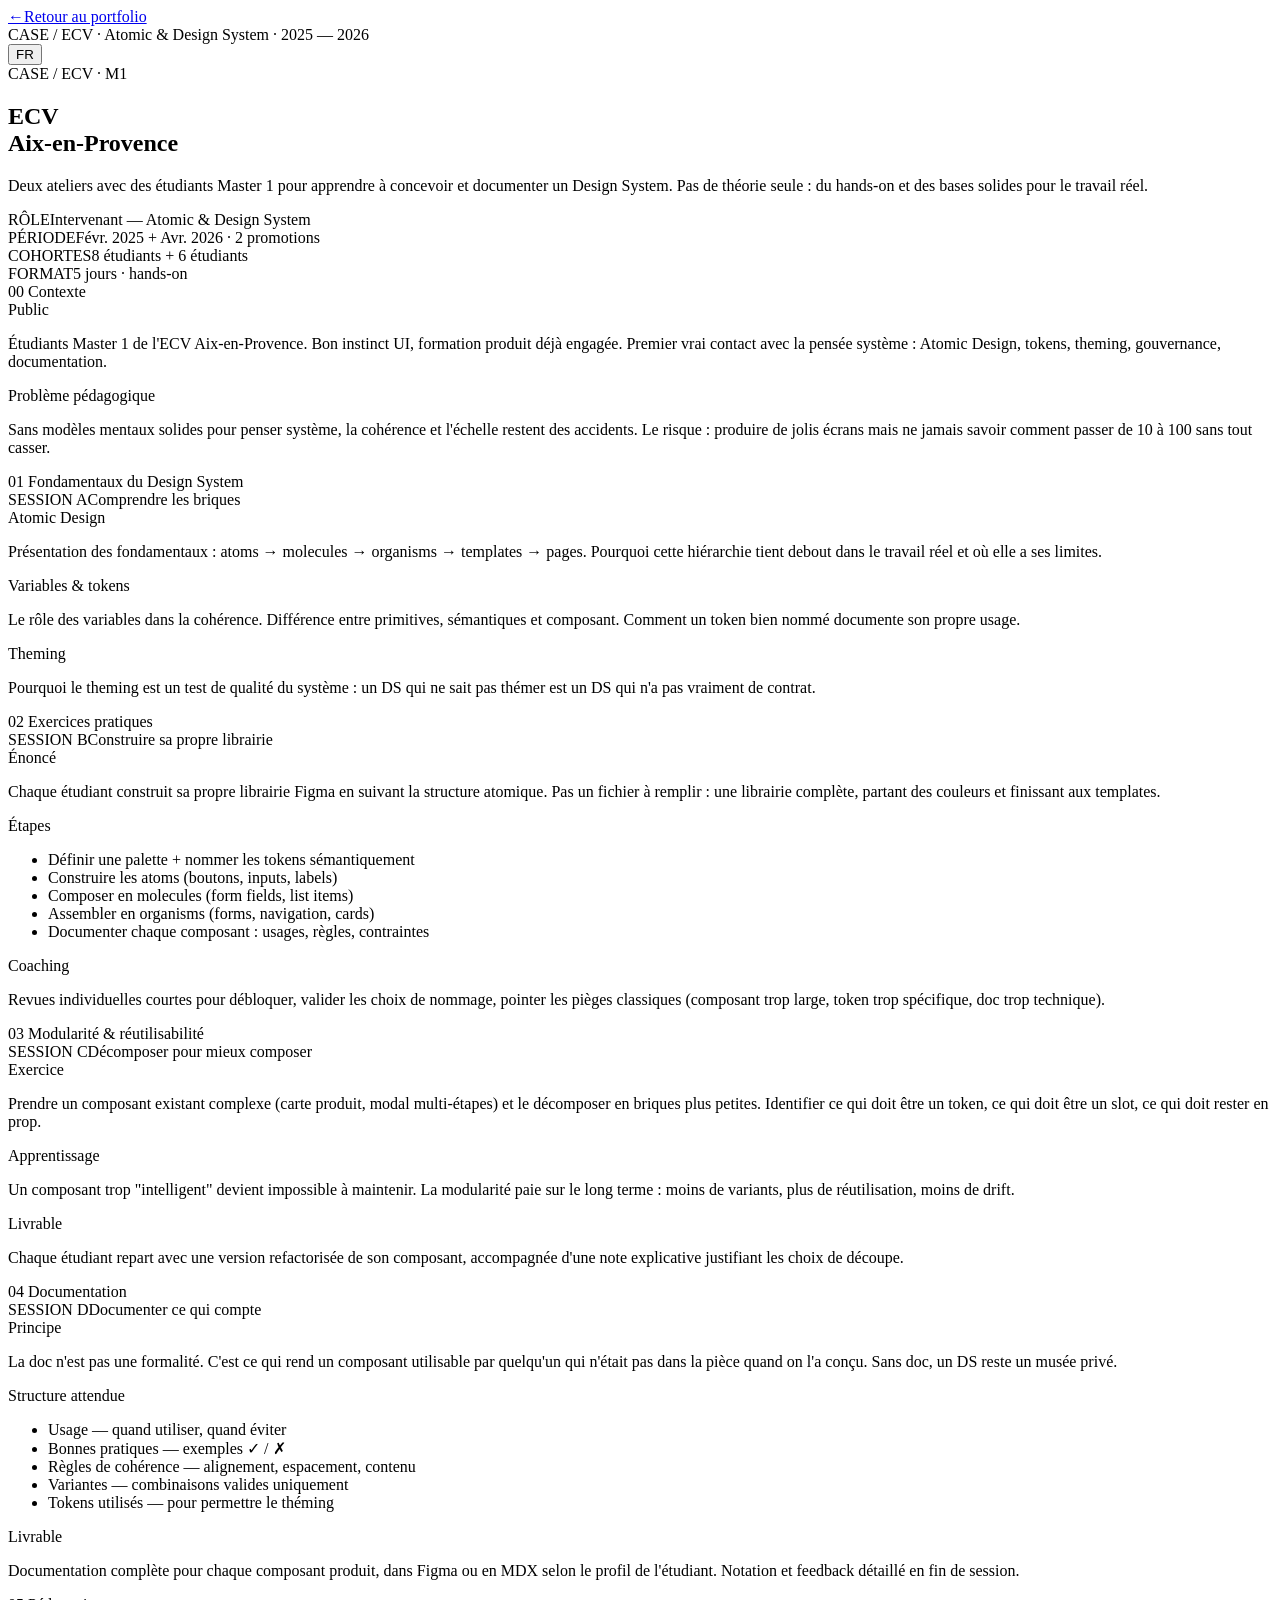
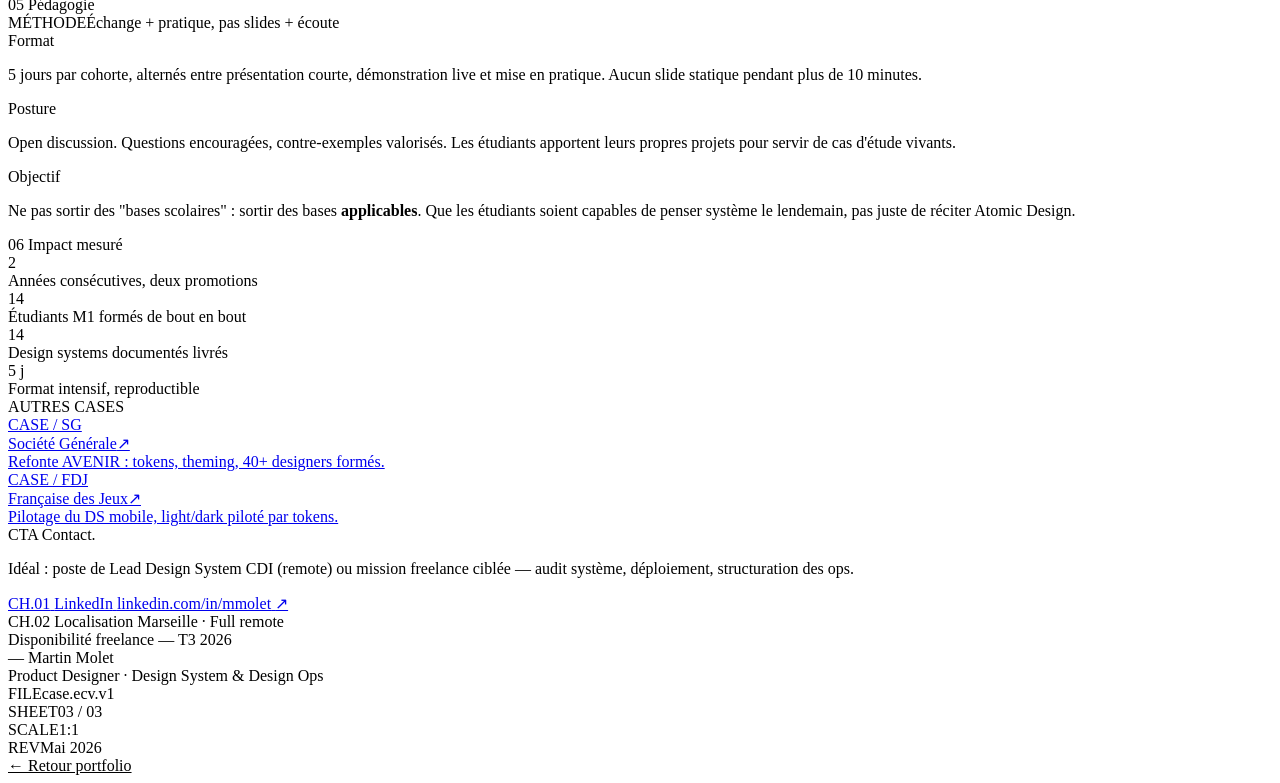
==== ecv.html @ d47a6a45 "revert: restauration depuis les fichiers sources uploadés" ====
<!DOCTYPE html>
<html lang="fr">
<head>
<meta charset="UTF-8">
<meta name="viewport" content="width=device-width, initial-scale=1.0">
<title>ECV Aix-en-Provence — Atomic & Design System | Martin Molet</title>
<link rel="preconnect" href="https://fonts.googleapis.com">
<link rel="preconnect" href="https://fonts.gstatic.com" crossorigin>
<link href="https://fonts.googleapis.com/css2?family=JetBrains+Mono:wght@300;400;500;600&display=swap" rel="stylesheet">
<link rel="stylesheet" href="case.css">
</head>
<body>

<header class="topbar">
  <div class="tb-l">
    <a class="back-link" href="../index.html"><span class="arrow">←</span><span>Retour au portfolio</span></a>
  </div>
  <div class="tb-c"><span class="accent">CASE / ECV</span> · Atomic & Design System · 2025 — 2026</div>
  <div class="tb-r">
    <div class="lang-toggle"><button class="on">FR</button></div>
  </div>
</header>

<main>
  <section class="sheet">
    <div class="hero">
      <div class="hero-l">
        <div class="case-id">CASE / ECV · M1</div>
        <h1 class="client">ECV<br/>Aix-en-Provence</h1>
        <p class="summary">Deux ateliers avec des étudiants Master 1 pour apprendre à concevoir et documenter un Design System. Pas de théorie seule : du hands-on et des bases solides pour le travail réel.</p>
      </div>
      <div class="hero-r">
        <div><span class="k">RÔLE</span><span class="v">Intervenant — Atomic & Design System</span></div>
        <div><span class="k">PÉRIODE</span><span class="v">Févr. 2025 + Avr. 2026 · 2 promotions</span></div>
        <div><span class="k">COHORTES</span><span class="v">8 étudiants + 6 étudiants</span></div>
        <div><span class="k">FORMAT</span><span class="v">5 jours · hands-on</span></div>
      </div>
    </div>

    <div class="section">
      <div class="section-h">
        <span class="num">00</span>
        <span class="title">Contexte</span>
        <span class="rule"></span>
      </div>
      <div class="intro-grid">
        <div class="intro-cell">
          <div class="l">Public</div>
          <p>Étudiants Master 1 de l'ECV Aix-en-Provence. Bon instinct UI, formation produit déjà engagée. Premier vrai contact avec la pensée système : Atomic Design, tokens, theming, gouvernance, documentation.</p>
        </div>
        <div class="intro-cell">
          <div class="l">Problème pédagogique</div>
          <p>Sans modèles mentaux solides pour penser système, la cohérence et l'échelle restent des accidents. Le risque : produire de jolis écrans mais ne jamais savoir comment passer de 10 à 100 sans tout casser.</p>
        </div>
      </div>
    </div>

    <div class="section">
      <div class="section-h">
        <span class="num">01</span>
        <span class="title">Fondamentaux du Design System</span>
        <span class="rule"></span>
      </div>

      <div class="block">
        <div class="block-h"><span class="tag">SESSION A</span><span class="name">Comprendre les briques</span></div>
        <div class="block-cols">
          <div class="block-col">
            <div class="label">Atomic Design</div>
            <p>Présentation des fondamentaux : atoms → molecules → organisms → templates → pages. Pourquoi cette hiérarchie tient debout dans le travail réel et où elle a ses limites.</p>
          </div>
          <div class="block-col">
            <div class="label">Variables & tokens</div>
            <p>Le rôle des variables dans la cohérence. Différence entre primitives, sémantiques et composant. Comment un token bien nommé documente son propre usage.</p>
          </div>
          <div class="block-col">
            <div class="label">Theming</div>
            <p>Pourquoi le theming est un test de qualité du système : un DS qui ne sait pas thémer est un DS qui n'a pas vraiment de contrat.</p>
          </div>
        </div>
      </div>
    </div>

    <div class="section">
      <div class="section-h">
        <span class="num">02</span>
        <span class="title">Exercices pratiques</span>
        <span class="rule"></span>
      </div>

      <div class="block">
        <div class="block-h"><span class="tag">SESSION B</span><span class="name">Construire sa propre librairie</span></div>
        <div class="block-cols">
          <div class="block-col">
            <div class="label">Énoncé</div>
            <p>Chaque étudiant construit sa propre librairie Figma en suivant la structure atomique. Pas un fichier à remplir : une librairie complète, partant des couleurs et finissant aux templates.</p>
          </div>
          <div class="block-col">
            <div class="label">Étapes</div>
            <ul>
              <li data-n="01">Définir une palette + nommer les tokens sémantiquement</li>
              <li data-n="02">Construire les atoms (boutons, inputs, labels)</li>
              <li data-n="03">Composer en molecules (form fields, list items)</li>
              <li data-n="04">Assembler en organisms (forms, navigation, cards)</li>
              <li data-n="05">Documenter chaque composant : usages, règles, contraintes</li>
            </ul>
          </div>
          <div class="block-col">
            <div class="label">Coaching</div>
            <p>Revues individuelles courtes pour débloquer, valider les choix de nommage, pointer les pièges classiques (composant trop large, token trop spécifique, doc trop technique).</p>
          </div>
        </div>
      </div>
    </div>

    <div class="section">
      <div class="section-h">
        <span class="num">03</span>
        <span class="title">Modularité & réutilisabilité</span>
        <span class="rule"></span>
      </div>

      <div class="block">
        <div class="block-h"><span class="tag">SESSION C</span><span class="name">Décomposer pour mieux composer</span></div>
        <div class="block-cols">
          <div class="block-col">
            <div class="label">Exercice</div>
            <p>Prendre un composant existant complexe (carte produit, modal multi-étapes) et le décomposer en briques plus petites. Identifier ce qui doit être un token, ce qui doit être un slot, ce qui doit rester en prop.</p>
          </div>
          <div class="block-col">
            <div class="label">Apprentissage</div>
            <p>Un composant trop "intelligent" devient impossible à maintenir. La modularité paie sur le long terme : moins de variants, plus de réutilisation, moins de drift.</p>
          </div>
          <div class="block-col">
            <div class="label">Livrable</div>
            <p>Chaque étudiant repart avec une version refactorisée de son composant, accompagnée d'une note explicative justifiant les choix de découpe.</p>
          </div>
        </div>
      </div>
    </div>

    <div class="section">
      <div class="section-h">
        <span class="num">04</span>
        <span class="title">Documentation</span>
        <span class="rule"></span>
      </div>

      <div class="block">
        <div class="block-h"><span class="tag">SESSION D</span><span class="name">Documenter ce qui compte</span></div>
        <div class="block-cols">
          <div class="block-col">
            <div class="label">Principe</div>
            <p>La doc n'est pas une formalité. C'est ce qui rend un composant utilisable par quelqu'un qui n'était pas dans la pièce quand on l'a conçu. Sans doc, un DS reste un musée privé.</p>
          </div>
          <div class="block-col">
            <div class="label">Structure attendue</div>
            <ul>
              <li data-n="01">Usage — quand utiliser, quand éviter</li>
              <li data-n="02">Bonnes pratiques — exemples ✓ / ✗</li>
              <li data-n="03">Règles de cohérence — alignement, espacement, contenu</li>
              <li data-n="04">Variantes — combinaisons valides uniquement</li>
              <li data-n="05">Tokens utilisés — pour permettre le théming</li>
            </ul>
          </div>
          <div class="block-col">
            <div class="label">Livrable</div>
            <p>Documentation complète pour chaque composant produit, dans Figma ou en MDX selon le profil de l'étudiant. Notation et feedback détaillé en fin de session.</p>
          </div>
        </div>
      </div>
    </div>

    <div class="section">
      <div class="section-h">
        <span class="num">05</span>
        <span class="title">Pédagogie</span>
        <span class="rule"></span>
      </div>

      <div class="block">
        <div class="block-h"><span class="tag">MÉTHODE</span><span class="name">Échange + pratique, pas slides + écoute</span></div>
        <div class="block-cols">
          <div class="block-col">
            <div class="label">Format</div>
            <p>5 jours par cohorte, alternés entre présentation courte, démonstration live et mise en pratique. Aucun slide statique pendant plus de 10 minutes.</p>
          </div>
          <div class="block-col">
            <div class="label">Posture</div>
            <p>Open discussion. Questions encouragées, contre-exemples valorisés. Les étudiants apportent leurs propres projets pour servir de cas d'étude vivants.</p>
          </div>
          <div class="block-col">
            <div class="label">Objectif</div>
            <p>Ne pas sortir des "bases scolaires" : sortir des bases <strong style="color:var(--ink)">applicables</strong>. Que les étudiants soient capables de penser système le lendemain, pas juste de réciter Atomic Design.</p>
          </div>
        </div>
      </div>
    </div>

    <div class="section">
      <div class="section-h">
        <span class="num">06</span>
        <span class="title">Impact mesuré</span>
        <span class="rule"></span>
      </div>

      <div class="results-grid">
        <div class="result-stat"><div class="num">2</div><div class="lbl">Années consécutives, deux promotions</div></div>
        <div class="result-stat"><div class="num">14</div><div class="lbl">Étudiants M1 formés de bout en bout</div></div>
        <div class="result-stat"><div class="num">14</div><div class="lbl">Design systems documentés livrés</div></div>
        <div class="result-stat"><div class="num">5<span class="s"> j</span></div><div class="lbl">Format intensif, reproductible</div></div>
      </div>
    </div>

    <div class="related">
      <div class="related-h">AUTRES CASES</div>
      <div class="related-grid">
        <a class="related-card" href="sg.html">
          <div class="id">CASE / SG</div>
          <div class="name">Société Générale<span class="arrow">↗</span></div>
          <div class="sub">Refonte AVENIR : tokens, theming, 40+ designers formés.</div>
        </a>
        <a class="related-card" href="fdj.html">
          <div class="id">CASE / FDJ</div>
          <div class="name">Française des Jeux<span class="arrow">↗</span></div>
          <div class="sub">Pilotage du DS mobile, light/dark piloté par tokens.</div>
        </a>
      </div>
    </div>

    <div class="contact-sheet">
      <div class="section-h">
        <span class="num">CTA</span>
        <span class="title">Contact.</span>
        <span class="rule"></span>
      </div>
      <div class="contact">
        <p class="contact-sub">Idéal : poste de Lead Design System CDI (remote) ou mission freelance ciblée — audit système, déploiement, structuration des ops.</p>
        <div class="contact-grid">
          <a class="contact-row is-link" href="https://www.linkedin.com/in/mmolet" target="_blank" rel="noopener noreferrer">
            <span class="cr-id">CH.01</span>
            <span class="cr-k">LinkedIn</span>
            <span class="cr-v">linkedin.com/in/mmolet</span>
            <span class="cr-arrow">↗</span>
          </a>
          <div class="contact-row">
            <span class="cr-id">CH.02</span>
            <span class="cr-k">Localisation</span>
            <span class="cr-v">Marseille · Full remote</span>
          </div>
        </div>
        <div class="contact-avail">
          <span class="ca-dot"></span>
          <span>Disponibilité freelance — T3 2026</span>
        </div>
        <div class="signoff">
          <div>— Martin Molet</div>
          <div class="so-sub">Product Designer · Design System &amp; Design Ops</div>
        </div>
      </div>
    </div>
  </section>
</main>

<footer class="statusbar">
  <div class="sb-cell"><span class="sb-k">FILE</span><span>case.ecv.v1</span></div>
  <div class="sb-cell"><span class="sb-k">SHEET</span><span>03 / 03</span></div>
  <div class="sb-cell"><span class="sb-k">SCALE</span><span>1:1</span></div>
  <div class="sb-cell"><span class="sb-k">REV</span><span>Mai 2026</span></div>
  <div class="sb-cell"><a href="../index.html" style="color:var(--accent)">← Retour portfolio</a></div>
</footer>
<script>
(function(){
  var h=document.createElement('div'),v=document.createElement('div');
  h.className='cross-h';v.className='cross-v';
  document.body.appendChild(h);document.body.appendChild(v);
  window.addEventListener('mousemove',function(e){h.style.top=e.clientY+'px';v.style.left=e.clientX+'px';});
})();
</script>
</body>
</html>
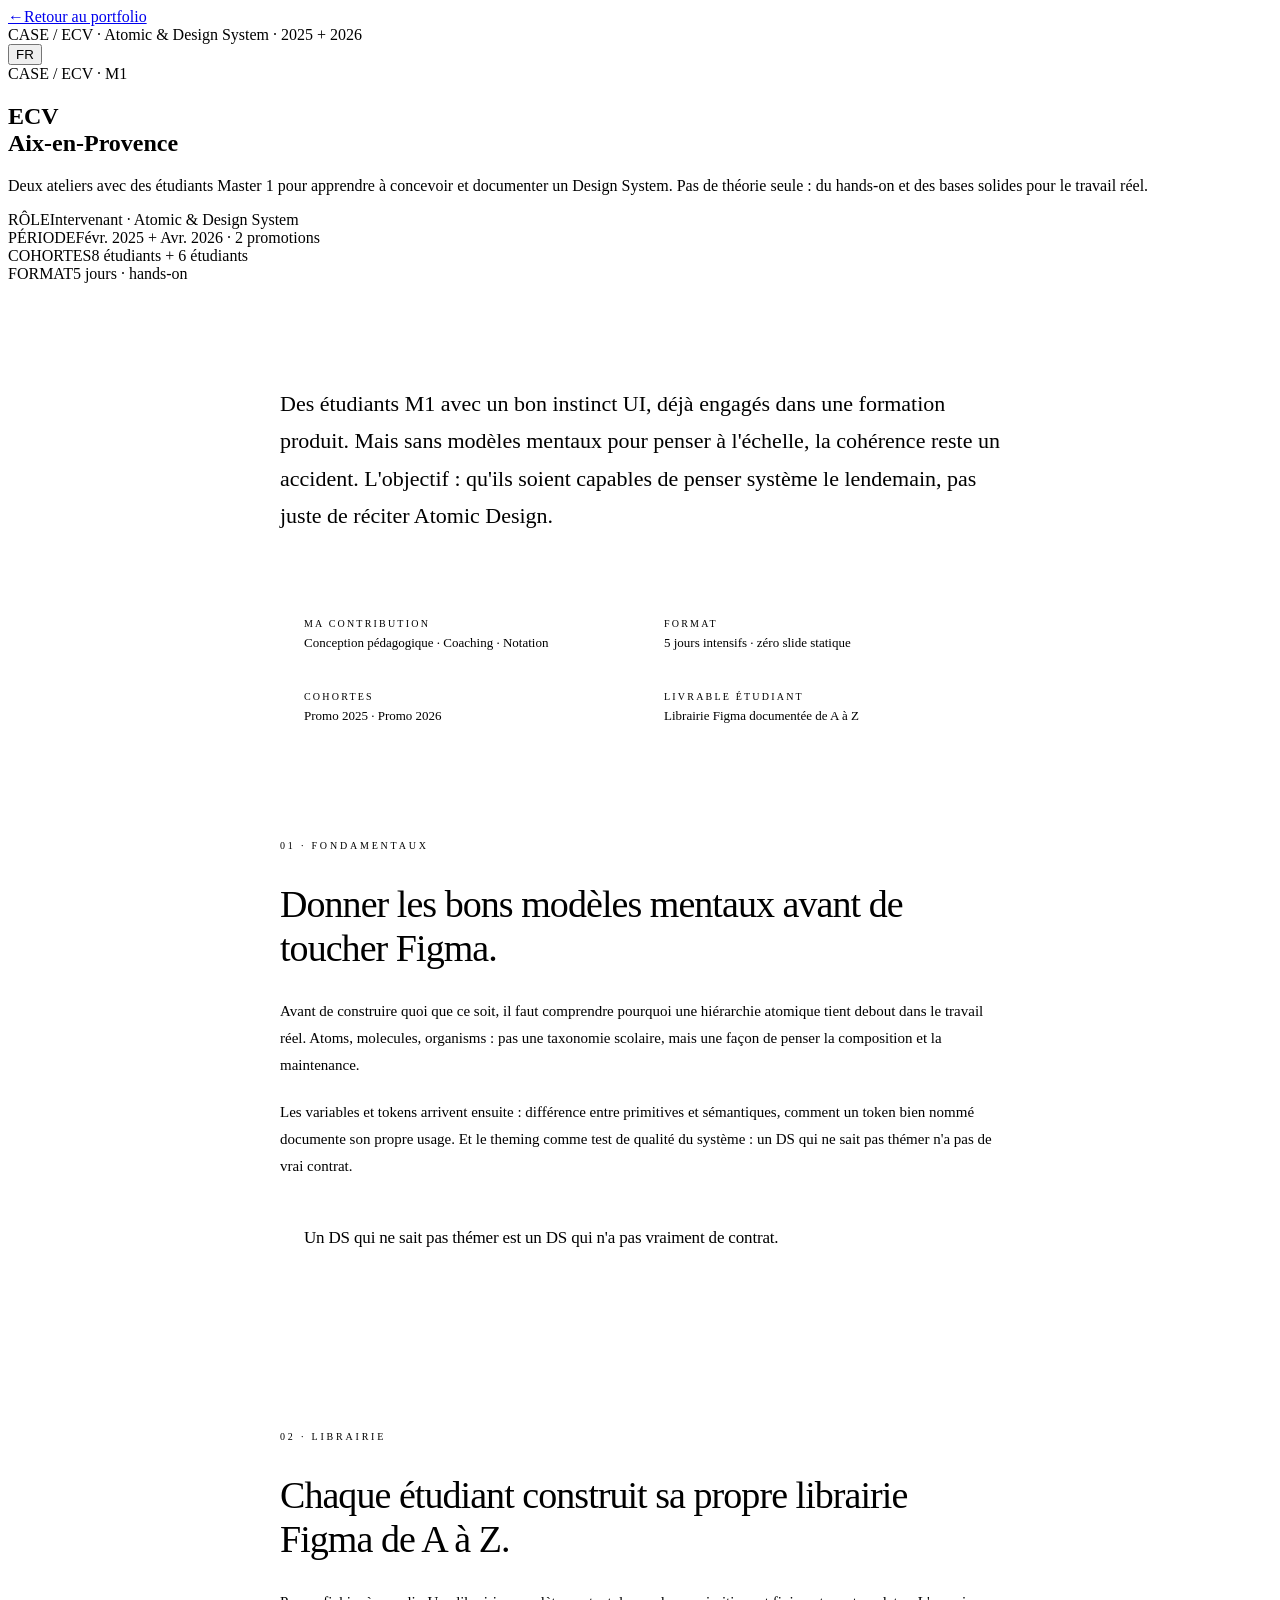
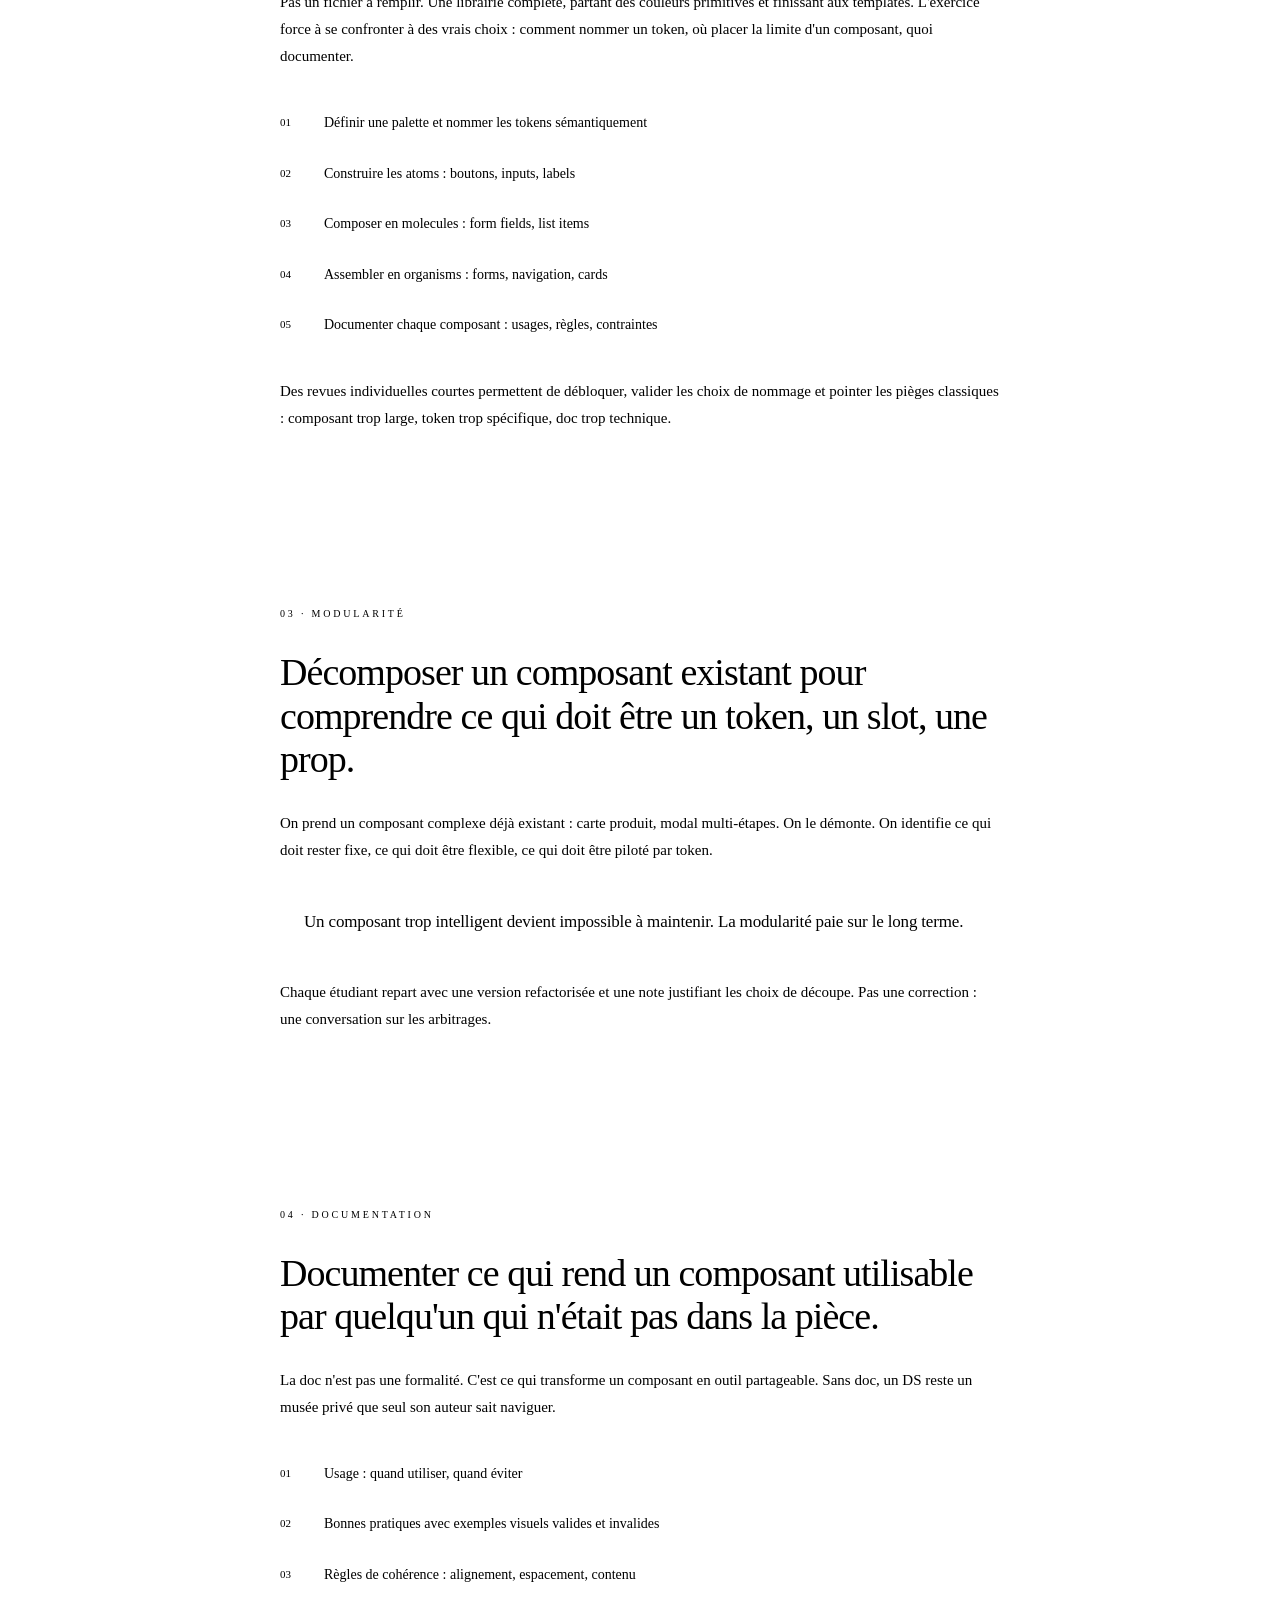
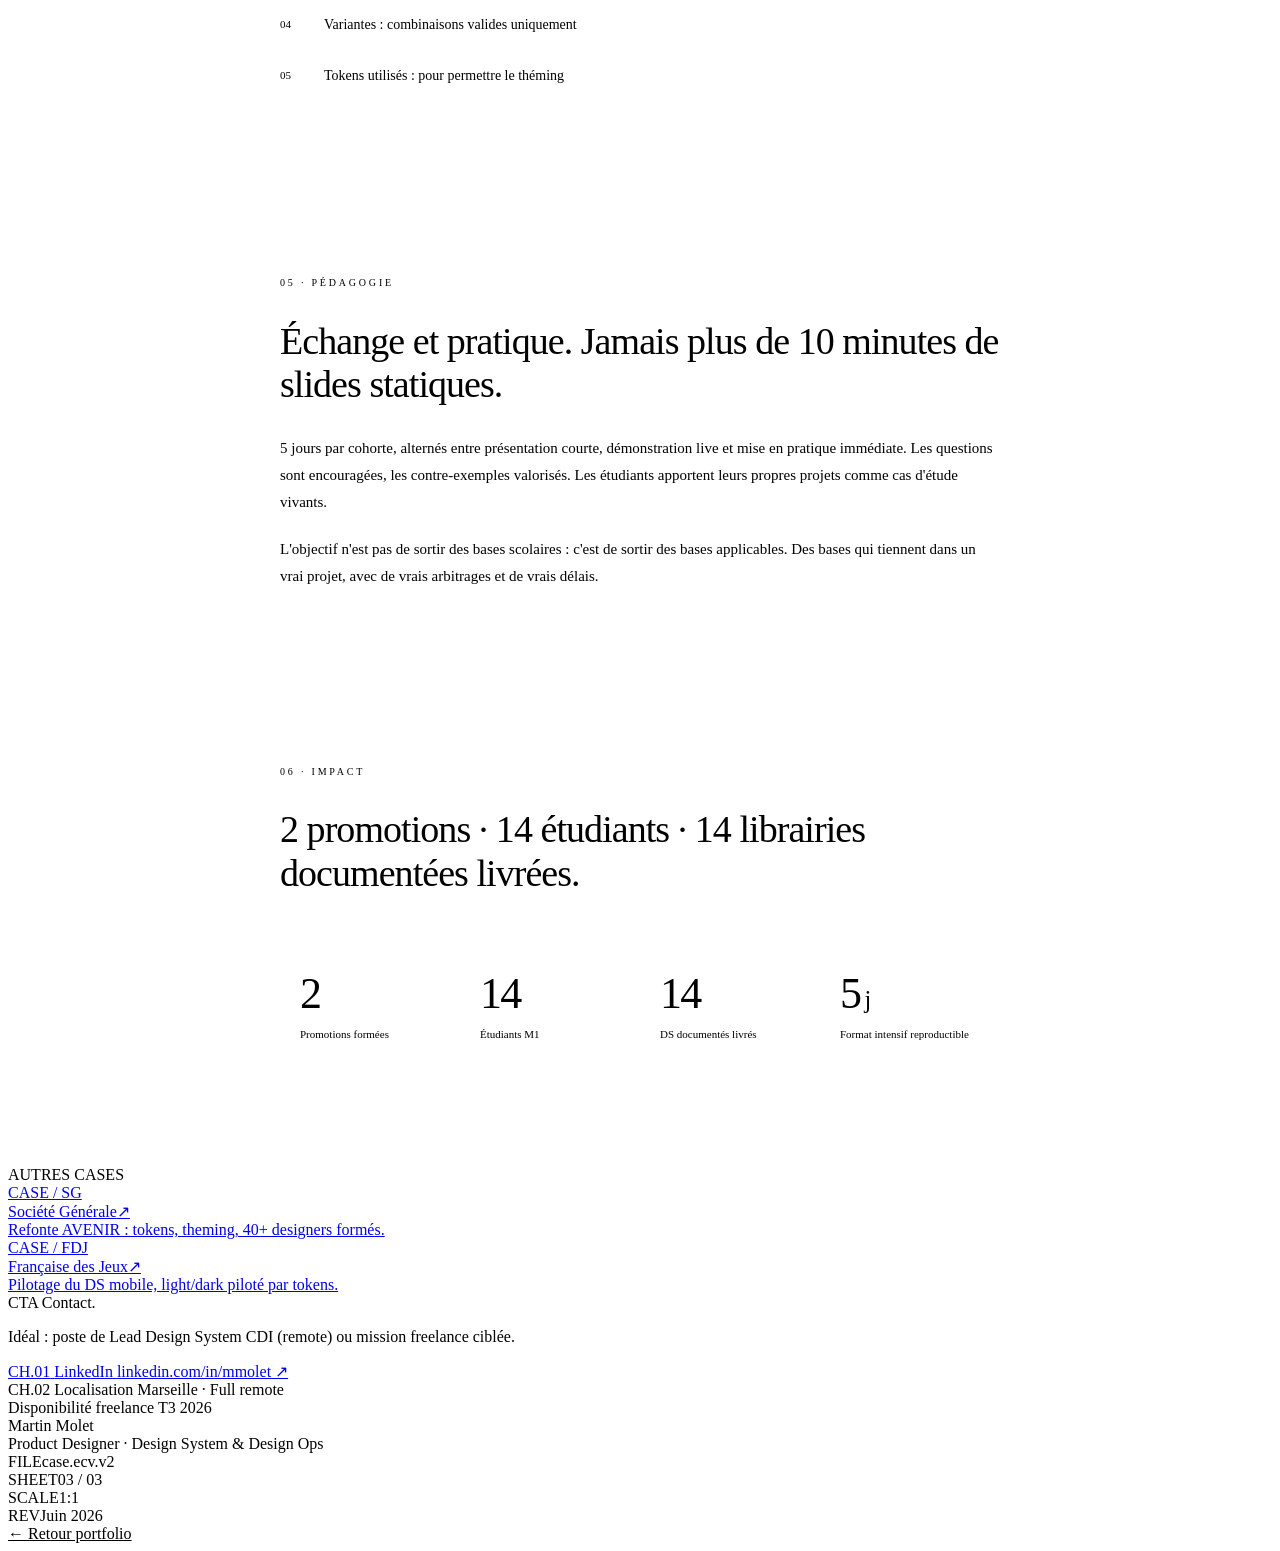
==== commit f5e010a1: "feat: ecv.html + fdj.html layout éditorial sans tirets longs" ====
--- a/ecv.html
+++ b/ecv.html
@@ -3,19 +3,54 @@
 <head>
 <meta charset="UTF-8">
 <meta name="viewport" content="width=device-width, initial-scale=1.0">
-<title>ECV Aix-en-Provence — Atomic & Design System | Martin Molet</title>
+<title>ECV Aix-en-Provence · Atomic & Design System | Martin Molet</title>
 <link rel="preconnect" href="https://fonts.googleapis.com">
 <link rel="preconnect" href="https://fonts.gstatic.com" crossorigin>
 <link href="https://fonts.googleapis.com/css2?family=JetBrains+Mono:wght@300;400;500;600&display=swap" rel="stylesheet">
 <link rel="stylesheet" href="case.css">
+<style>
+.editorial { max-width: 720px; margin: 0 auto; padding: 80px 0 0; }
+.ed-intro { font-size: clamp(17px, 2vw, 22px); color: var(--ink-2); line-height: 1.7; margin-bottom: 64px; font-weight: 300; }
+.ed-meta { display: grid; grid-template-columns: 1fr 1fr; gap: 0; border: 1px solid var(--line-2); margin-bottom: 96px; }
+.ed-meta-cell { padding: 20px 24px; border-right: 1px solid var(--line-2); }
+.ed-meta-cell:nth-child(even) { border-right: 0; }
+.ed-meta-cell:nth-child(n+3) { border-top: 1px solid var(--line-2); }
+.ed-meta-k { font-size: 10px; letter-spacing: .22em; color: var(--muted-2); margin-bottom: 6px; }
+.ed-meta-v { font-size: 13px; color: var(--ink); }
+.ed-section { margin-bottom: 96px; }
+.ed-section-label { font-size: 10px; letter-spacing: .28em; color: var(--accent); margin-bottom: 28px; display: flex; align-items: center; gap: 12px; }
+.ed-section-label::after { content: ''; flex: 1; height: 1px; background: var(--line-2); max-width: 48px; }
+.ed-h2 { font-size: clamp(24px, 3vw, 38px); font-weight: 500; letter-spacing: -0.025em; line-height: 1.15; color: var(--ink); margin-bottom: 28px; }
+.ed-body { font-size: 15px; color: var(--ink-2); line-height: 1.8; margin-bottom: 20px; }
+.ed-pull { border-left: 2px solid var(--accent); padding: 4px 0 4px 24px; margin: 40px 0; font-size: 17px; color: var(--ink); line-height: 1.6; font-weight: 400; letter-spacing: -0.01em; }
+.ed-list { list-style: none; padding: 0; margin: 28px 0; }
+.ed-list li { padding: 14px 0; border-top: 1px solid var(--line); font-size: 14px; color: var(--ink-2); line-height: 1.6; display: flex; gap: 16px; }
+.ed-list li:last-child { border-bottom: 1px solid var(--line); }
+.ed-list-n { color: var(--accent); font-size: 11px; min-width: 28px; padding-top: 2px; flex-shrink: 0; }
+.ed-results { display: grid; grid-template-columns: repeat(4, 1fr); gap: 0; border: 1px solid var(--line-2); margin-top: 48px; }
+.ed-stat { padding: 28px 20px; border-right: 1px solid var(--line); }
+.ed-stat:last-child { border-right: 0; }
+.ed-stat-n { font-size: clamp(28px, 3.5vw, 44px); font-weight: 500; letter-spacing: -0.04em; color: var(--accent); line-height: 1; margin-bottom: 10px; font-variant-numeric: tabular-nums; }
+.ed-stat-n .s { font-size: .55em; }
+.ed-stat-l { font-size: 11px; color: var(--ink-2); line-height: 1.5; }
+.ed-divider { border: 0; border-top: 1px solid var(--line); margin: 80px 0; }
+@media (max-width: 900px) {
+  .editorial { padding: 40px 0 0; }
+  .ed-meta { grid-template-columns: 1fr; }
+  .ed-meta-cell { border-right: 0; border-bottom: 1px solid var(--line-2); }
+  .ed-meta-cell:last-child { border-bottom: 0; }
+  .ed-results { grid-template-columns: repeat(2, 1fr); }
+  .ed-stat:nth-child(2) { border-right: 0; }
+}
+</style>
 </head>
 <body>
 
 <header class="topbar">
   <div class="tb-l">
-    <a class="back-link" href="../index.html"><span class="arrow">←</span><span>Retour au portfolio</span></a>
+    <a class="back-link" href="index.html"><span class="arrow">←</span><span>Retour au portfolio</span></a>
   </div>
-  <div class="tb-c"><span class="accent">CASE / ECV</span> · Atomic & Design System · 2025 — 2026</div>
+  <div class="tb-c"><span class="accent">CASE / ECV</span> · Atomic &amp; Design System · 2025 + 2026</div>
   <div class="tb-r">
     <div class="lang-toggle"><button class="on">FR</button></div>
   </div>
@@ -23,6 +58,7 @@
 
 <main>
   <section class="sheet">
+
     <div class="hero">
       <div class="hero-l">
         <div class="case-id">CASE / ECV · M1</div>
@@ -30,186 +66,107 @@
         <p class="summary">Deux ateliers avec des étudiants Master 1 pour apprendre à concevoir et documenter un Design System. Pas de théorie seule : du hands-on et des bases solides pour le travail réel.</p>
       </div>
       <div class="hero-r">
-        <div><span class="k">RÔLE</span><span class="v">Intervenant — Atomic & Design System</span></div>
+        <div><span class="k">RÔLE</span><span class="v">Intervenant · Atomic &amp; Design System</span></div>
         <div><span class="k">PÉRIODE</span><span class="v">Févr. 2025 + Avr. 2026 · 2 promotions</span></div>
         <div><span class="k">COHORTES</span><span class="v">8 étudiants + 6 étudiants</span></div>
         <div><span class="k">FORMAT</span><span class="v">5 jours · hands-on</span></div>
       </div>
     </div>
 
-    <div class="section">
-      <div class="section-h">
-        <span class="num">00</span>
-        <span class="title">Contexte</span>
-        <span class="rule"></span>
-      </div>
-      <div class="intro-grid">
-        <div class="intro-cell">
-          <div class="l">Public</div>
-          <p>Étudiants Master 1 de l'ECV Aix-en-Provence. Bon instinct UI, formation produit déjà engagée. Premier vrai contact avec la pensée système : Atomic Design, tokens, theming, gouvernance, documentation.</p>
-        </div>
-        <div class="intro-cell">
-          <div class="l">Problème pédagogique</div>
-          <p>Sans modèles mentaux solides pour penser système, la cohérence et l'échelle restent des accidents. Le risque : produire de jolis écrans mais ne jamais savoir comment passer de 10 à 100 sans tout casser.</p>
-        </div>
-      </div>
-    </div>
-
-    <div class="section">
-      <div class="section-h">
-        <span class="num">01</span>
-        <span class="title">Fondamentaux du Design System</span>
-        <span class="rule"></span>
-      </div>
-
-      <div class="block">
-        <div class="block-h"><span class="tag">SESSION A</span><span class="name">Comprendre les briques</span></div>
-        <div class="block-cols">
-          <div class="block-col">
-            <div class="label">Atomic Design</div>
-            <p>Présentation des fondamentaux : atoms → molecules → organisms → templates → pages. Pourquoi cette hiérarchie tient debout dans le travail réel et où elle a ses limites.</p>
-          </div>
-          <div class="block-col">
-            <div class="label">Variables & tokens</div>
-            <p>Le rôle des variables dans la cohérence. Différence entre primitives, sémantiques et composant. Comment un token bien nommé documente son propre usage.</p>
-          </div>
-          <div class="block-col">
-            <div class="label">Theming</div>
-            <p>Pourquoi le theming est un test de qualité du système : un DS qui ne sait pas thémer est un DS qui n'a pas vraiment de contrat.</p>
-          </div>
-        </div>
-      </div>
-    </div>
-
-    <div class="section">
-      <div class="section-h">
-        <span class="num">02</span>
-        <span class="title">Exercices pratiques</span>
-        <span class="rule"></span>
-      </div>
-
-      <div class="block">
-        <div class="block-h"><span class="tag">SESSION B</span><span class="name">Construire sa propre librairie</span></div>
-        <div class="block-cols">
-          <div class="block-col">
-            <div class="label">Énoncé</div>
-            <p>Chaque étudiant construit sa propre librairie Figma en suivant la structure atomique. Pas un fichier à remplir : une librairie complète, partant des couleurs et finissant aux templates.</p>
-          </div>
-          <div class="block-col">
-            <div class="label">Étapes</div>
-            <ul>
-              <li data-n="01">Définir une palette + nommer les tokens sémantiquement</li>
-              <li data-n="02">Construire les atoms (boutons, inputs, labels)</li>
-              <li data-n="03">Composer en molecules (form fields, list items)</li>
-              <li data-n="04">Assembler en organisms (forms, navigation, cards)</li>
-              <li data-n="05">Documenter chaque composant : usages, règles, contraintes</li>
-            </ul>
-          </div>
-          <div class="block-col">
-            <div class="label">Coaching</div>
-            <p>Revues individuelles courtes pour débloquer, valider les choix de nommage, pointer les pièges classiques (composant trop large, token trop spécifique, doc trop technique).</p>
-          </div>
-        </div>
-      </div>
-    </div>
-
-    <div class="section">
-      <div class="section-h">
-        <span class="num">03</span>
-        <span class="title">Modularité & réutilisabilité</span>
-        <span class="rule"></span>
-      </div>
-
-      <div class="block">
-        <div class="block-h"><span class="tag">SESSION C</span><span class="name">Décomposer pour mieux composer</span></div>
-        <div class="block-cols">
-          <div class="block-col">
-            <div class="label">Exercice</div>
-            <p>Prendre un composant existant complexe (carte produit, modal multi-étapes) et le décomposer en briques plus petites. Identifier ce qui doit être un token, ce qui doit être un slot, ce qui doit rester en prop.</p>
-          </div>
-          <div class="block-col">
-            <div class="label">Apprentissage</div>
-            <p>Un composant trop "intelligent" devient impossible à maintenir. La modularité paie sur le long terme : moins de variants, plus de réutilisation, moins de drift.</p>
-          </div>
-          <div class="block-col">
-            <div class="label">Livrable</div>
-            <p>Chaque étudiant repart avec une version refactorisée de son composant, accompagnée d'une note explicative justifiant les choix de découpe.</p>
-          </div>
-        </div>
-      </div>
-    </div>
-
-    <div class="section">
-      <div class="section-h">
-        <span class="num">04</span>
-        <span class="title">Documentation</span>
-        <span class="rule"></span>
-      </div>
-
-      <div class="block">
-        <div class="block-h"><span class="tag">SESSION D</span><span class="name">Documenter ce qui compte</span></div>
-        <div class="block-cols">
-          <div class="block-col">
-            <div class="label">Principe</div>
-            <p>La doc n'est pas une formalité. C'est ce qui rend un composant utilisable par quelqu'un qui n'était pas dans la pièce quand on l'a conçu. Sans doc, un DS reste un musée privé.</p>
-          </div>
-          <div class="block-col">
-            <div class="label">Structure attendue</div>
-            <ul>
-              <li data-n="01">Usage — quand utiliser, quand éviter</li>
-              <li data-n="02">Bonnes pratiques — exemples ✓ / ✗</li>
-              <li data-n="03">Règles de cohérence — alignement, espacement, contenu</li>
-              <li data-n="04">Variantes — combinaisons valides uniquement</li>
-              <li data-n="05">Tokens utilisés — pour permettre le théming</li>
-            </ul>
-          </div>
-          <div class="block-col">
-            <div class="label">Livrable</div>
-            <p>Documentation complète pour chaque composant produit, dans Figma ou en MDX selon le profil de l'étudiant. Notation et feedback détaillé en fin de session.</p>
-          </div>
-        </div>
-      </div>
-    </div>
-
-    <div class="section">
-      <div class="section-h">
-        <span class="num">05</span>
-        <span class="title">Pédagogie</span>
-        <span class="rule"></span>
-      </div>
-
-      <div class="block">
-        <div class="block-h"><span class="tag">MÉTHODE</span><span class="name">Échange + pratique, pas slides + écoute</span></div>
-        <div class="block-cols">
-          <div class="block-col">
-            <div class="label">Format</div>
-            <p>5 jours par cohorte, alternés entre présentation courte, démonstration live et mise en pratique. Aucun slide statique pendant plus de 10 minutes.</p>
-          </div>
-          <div class="block-col">
-            <div class="label">Posture</div>
-            <p>Open discussion. Questions encouragées, contre-exemples valorisés. Les étudiants apportent leurs propres projets pour servir de cas d'étude vivants.</p>
-          </div>
-          <div class="block-col">
-            <div class="label">Objectif</div>
-            <p>Ne pas sortir des "bases scolaires" : sortir des bases <strong style="color:var(--ink)">applicables</strong>. Que les étudiants soient capables de penser système le lendemain, pas juste de réciter Atomic Design.</p>
-          </div>
-        </div>
-      </div>
-    </div>
-
-    <div class="section">
-      <div class="section-h">
-        <span class="num">06</span>
-        <span class="title">Impact mesuré</span>
-        <span class="rule"></span>
-      </div>
-
-      <div class="results-grid">
-        <div class="result-stat"><div class="num">2</div><div class="lbl">Années consécutives, deux promotions</div></div>
-        <div class="result-stat"><div class="num">14</div><div class="lbl">Étudiants M1 formés de bout en bout</div></div>
-        <div class="result-stat"><div class="num">14</div><div class="lbl">Design systems documentés livrés</div></div>
-        <div class="result-stat"><div class="num">5<span class="s"> j</span></div><div class="lbl">Format intensif, reproductible</div></div>
-      </div>
+    <div class="editorial">
+
+      <p class="ed-intro">Des étudiants M1 avec un bon instinct UI, déjà engagés dans une formation produit. Mais sans modèles mentaux pour penser à l'échelle, la cohérence reste un accident. L'objectif : qu'ils soient capables de penser système le lendemain, pas juste de réciter Atomic Design.</p>
+
+      <div class="ed-meta">
+        <div class="ed-meta-cell">
+          <div class="ed-meta-k">MA CONTRIBUTION</div>
+          <div class="ed-meta-v">Conception pédagogique · Coaching · Notation</div>
+        </div>
+        <div class="ed-meta-cell">
+          <div class="ed-meta-k">FORMAT</div>
+          <div class="ed-meta-v">5 jours intensifs · zéro slide statique</div>
+        </div>
+        <div class="ed-meta-cell">
+          <div class="ed-meta-k">COHORTES</div>
+          <div class="ed-meta-v">Promo 2025 · Promo 2026</div>
+        </div>
+        <div class="ed-meta-cell">
+          <div class="ed-meta-k">LIVRABLE ÉTUDIANT</div>
+          <div class="ed-meta-v">Librairie Figma documentée de A à Z</div>
+        </div>
+      </div>
+
+      <div class="ed-section">
+        <div class="ed-section-label">01 · FONDAMENTAUX</div>
+        <h2 class="ed-h2">Donner les bons modèles mentaux avant de toucher Figma.</h2>
+        <p class="ed-body">Avant de construire quoi que ce soit, il faut comprendre pourquoi une hiérarchie atomique tient debout dans le travail réel. Atoms, molecules, organisms : pas une taxonomie scolaire, mais une façon de penser la composition et la maintenance.</p>
+        <p class="ed-body">Les variables et tokens arrivent ensuite : différence entre primitives et sémantiques, comment un token bien nommé documente son propre usage. Et le theming comme test de qualité du système : un DS qui ne sait pas thémer n'a pas de vrai contrat.</p>
+        <div class="ed-pull">Un DS qui ne sait pas thémer est un DS qui n'a pas vraiment de contrat.</div>
+      </div>
+
+      <hr class="ed-divider">
+
+      <div class="ed-section">
+        <div class="ed-section-label">02 · LIBRAIRIE</div>
+        <h2 class="ed-h2">Chaque étudiant construit sa propre librairie Figma de A à Z.</h2>
+        <p class="ed-body">Pas un fichier à remplir. Une librairie complète, partant des couleurs primitives et finissant aux templates. L'exercice force à se confronter à des vrais choix : comment nommer un token, où placer la limite d'un composant, quoi documenter.</p>
+        <ul class="ed-list">
+          <li><span class="ed-list-n">01</span>Définir une palette et nommer les tokens sémantiquement</li>
+          <li><span class="ed-list-n">02</span>Construire les atoms : boutons, inputs, labels</li>
+          <li><span class="ed-list-n">03</span>Composer en molecules : form fields, list items</li>
+          <li><span class="ed-list-n">04</span>Assembler en organisms : forms, navigation, cards</li>
+          <li><span class="ed-list-n">05</span>Documenter chaque composant : usages, règles, contraintes</li>
+        </ul>
+        <p class="ed-body">Des revues individuelles courtes permettent de débloquer, valider les choix de nommage et pointer les pièges classiques : composant trop large, token trop spécifique, doc trop technique.</p>
+      </div>
+
+      <hr class="ed-divider">
+
+      <div class="ed-section">
+        <div class="ed-section-label">03 · MODULARITÉ</div>
+        <h2 class="ed-h2">Décomposer un composant existant pour comprendre ce qui doit être un token, un slot, une prop.</h2>
+        <p class="ed-body">On prend un composant complexe déjà existant : carte produit, modal multi-étapes. On le démonte. On identifie ce qui doit rester fixe, ce qui doit être flexible, ce qui doit être piloté par token.</p>
+        <div class="ed-pull">Un composant trop intelligent devient impossible à maintenir. La modularité paie sur le long terme.</div>
+        <p class="ed-body">Chaque étudiant repart avec une version refactorisée et une note justifiant les choix de découpe. Pas une correction : une conversation sur les arbitrages.</p>
+      </div>
+
+      <hr class="ed-divider">
+
+      <div class="ed-section">
+        <div class="ed-section-label">04 · DOCUMENTATION</div>
+        <h2 class="ed-h2">Documenter ce qui rend un composant utilisable par quelqu'un qui n'était pas dans la pièce.</h2>
+        <p class="ed-body">La doc n'est pas une formalité. C'est ce qui transforme un composant en outil partageable. Sans doc, un DS reste un musée privé que seul son auteur sait naviguer.</p>
+        <ul class="ed-list">
+          <li><span class="ed-list-n">01</span>Usage : quand utiliser, quand éviter</li>
+          <li><span class="ed-list-n">02</span>Bonnes pratiques avec exemples visuels valides et invalides</li>
+          <li><span class="ed-list-n">03</span>Règles de cohérence : alignement, espacement, contenu</li>
+          <li><span class="ed-list-n">04</span>Variantes : combinaisons valides uniquement</li>
+          <li><span class="ed-list-n">05</span>Tokens utilisés : pour permettre le théming</li>
+        </ul>
+      </div>
+
+      <hr class="ed-divider">
+
+      <div class="ed-section">
+        <div class="ed-section-label">05 · PÉDAGOGIE</div>
+        <h2 class="ed-h2">Échange et pratique. Jamais plus de 10 minutes de slides statiques.</h2>
+        <p class="ed-body">5 jours par cohorte, alternés entre présentation courte, démonstration live et mise en pratique immédiate. Les questions sont encouragées, les contre-exemples valorisés. Les étudiants apportent leurs propres projets comme cas d'étude vivants.</p>
+        <p class="ed-body">L'objectif n'est pas de sortir des bases scolaires : c'est de sortir des bases applicables. Des bases qui tiennent dans un vrai projet, avec de vrais arbitrages et de vrais délais.</p>
+      </div>
+
+      <hr class="ed-divider">
+
+      <div class="ed-section">
+        <div class="ed-section-label">06 · IMPACT</div>
+        <h2 class="ed-h2">2 promotions · 14 étudiants · 14 librairies documentées livrées.</h2>
+        <div class="ed-results">
+          <div class="ed-stat"><div class="ed-stat-n">2</div><div class="ed-stat-l">Promotions formées</div></div>
+          <div class="ed-stat"><div class="ed-stat-n">14</div><div class="ed-stat-l">Étudiants M1</div></div>
+          <div class="ed-stat"><div class="ed-stat-n">14</div><div class="ed-stat-l">DS documentés livrés</div></div>
+          <div class="ed-stat"><div class="ed-stat-n">5<span class="s"> j</span></div><div class="ed-stat-l">Format intensif reproductible</div></div>
+        </div>
+      </div>
+
     </div>
 
     <div class="related">
@@ -235,7 +192,7 @@
         <span class="rule"></span>
       </div>
       <div class="contact">
-        <p class="contact-sub">Idéal : poste de Lead Design System CDI (remote) ou mission freelance ciblée — audit système, déploiement, structuration des ops.</p>
+        <p class="contact-sub">Idéal : poste de Lead Design System CDI (remote) ou mission freelance ciblée.</p>
         <div class="contact-grid">
           <a class="contact-row is-link" href="https://www.linkedin.com/in/mmolet" target="_blank" rel="noopener noreferrer">
             <span class="cr-id">CH.01</span>
@@ -251,23 +208,24 @@
         </div>
         <div class="contact-avail">
           <span class="ca-dot"></span>
-          <span>Disponibilité freelance — T3 2026</span>
+          <span>Disponibilité freelance T3 2026</span>
         </div>
         <div class="signoff">
-          <div>— Martin Molet</div>
+          <div>Martin Molet</div>
           <div class="so-sub">Product Designer · Design System &amp; Design Ops</div>
         </div>
       </div>
     </div>
+
   </section>
 </main>
 
 <footer class="statusbar">
-  <div class="sb-cell"><span class="sb-k">FILE</span><span>case.ecv.v1</span></div>
+  <div class="sb-cell"><span class="sb-k">FILE</span><span>case.ecv.v2</span></div>
   <div class="sb-cell"><span class="sb-k">SHEET</span><span>03 / 03</span></div>
   <div class="sb-cell"><span class="sb-k">SCALE</span><span>1:1</span></div>
-  <div class="sb-cell"><span class="sb-k">REV</span><span>Mai 2026</span></div>
-  <div class="sb-cell"><a href="../index.html" style="color:var(--accent)">← Retour portfolio</a></div>
+  <div class="sb-cell"><span class="sb-k">REV</span><span>Juin 2026</span></div>
+  <div class="sb-cell"><a href="index.html" style="color:var(--accent)">← Retour portfolio</a></div>
 </footer>
 <script>
 (function(){
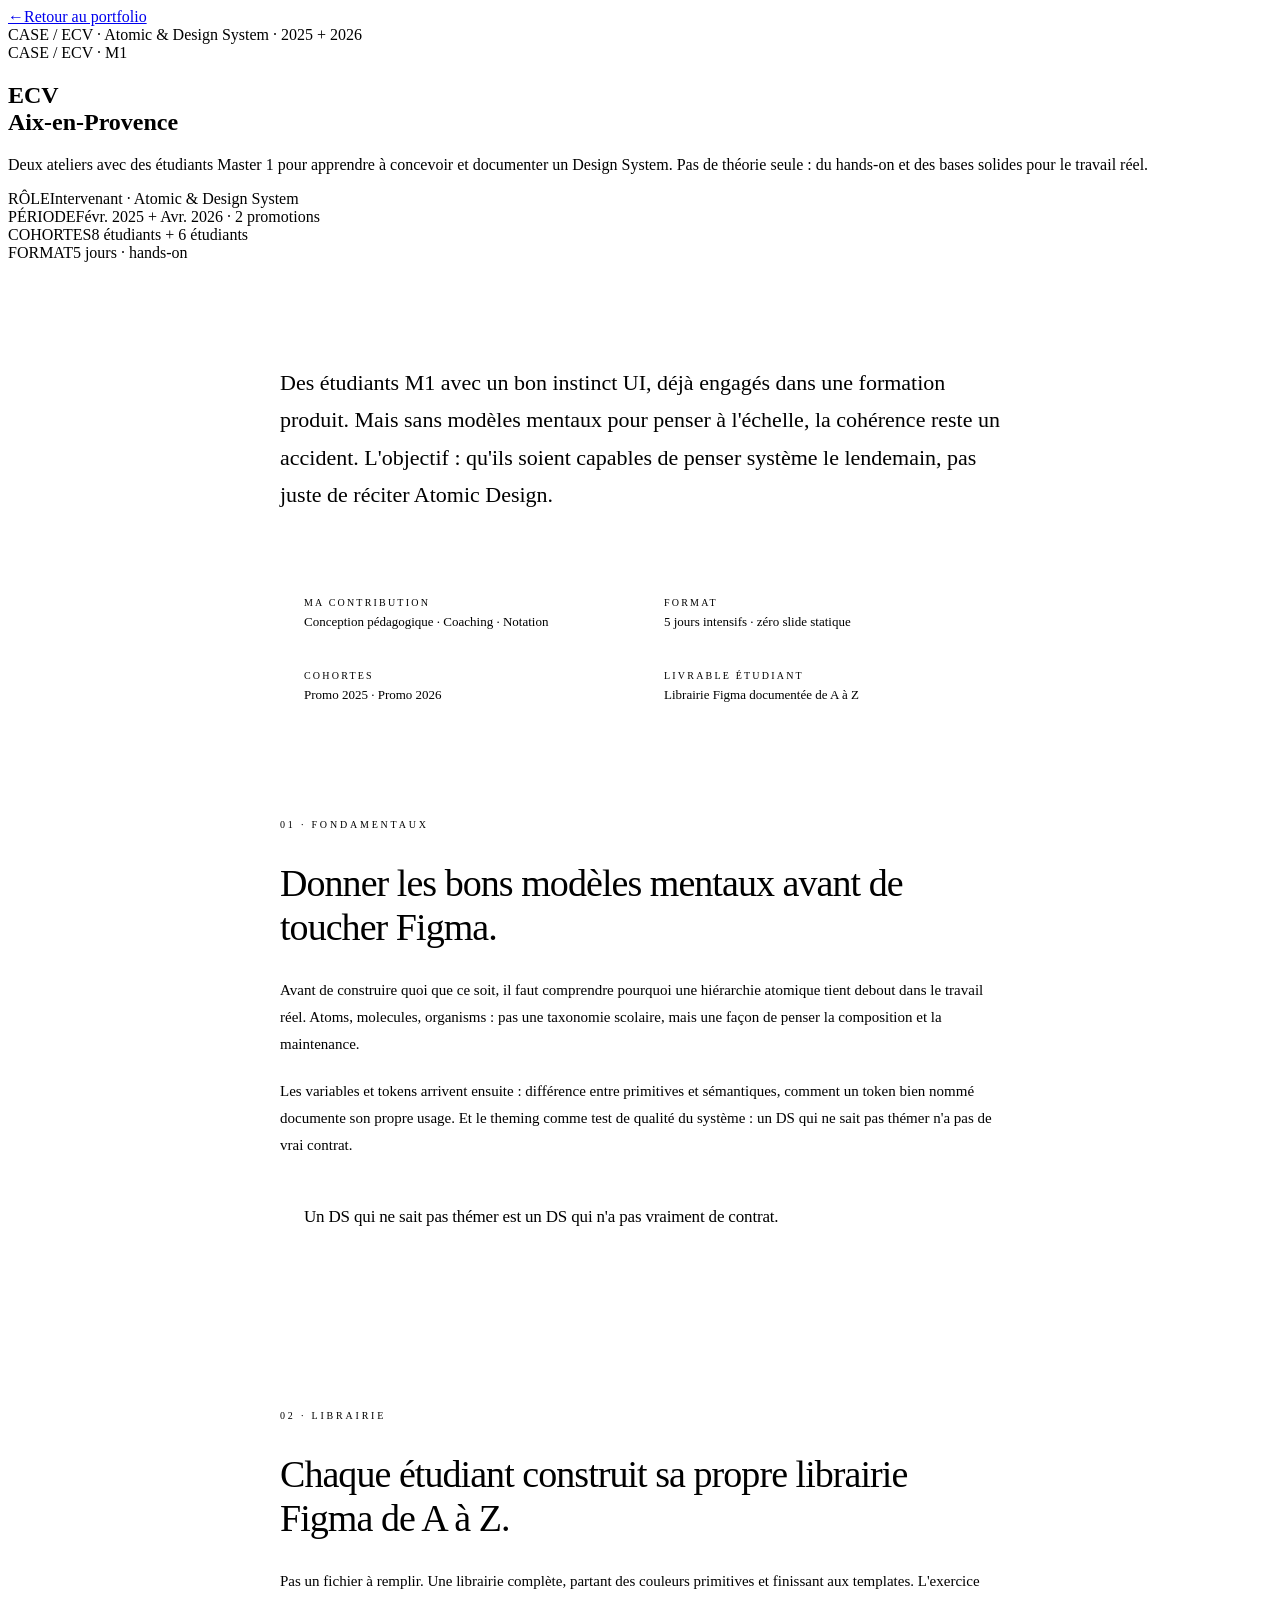
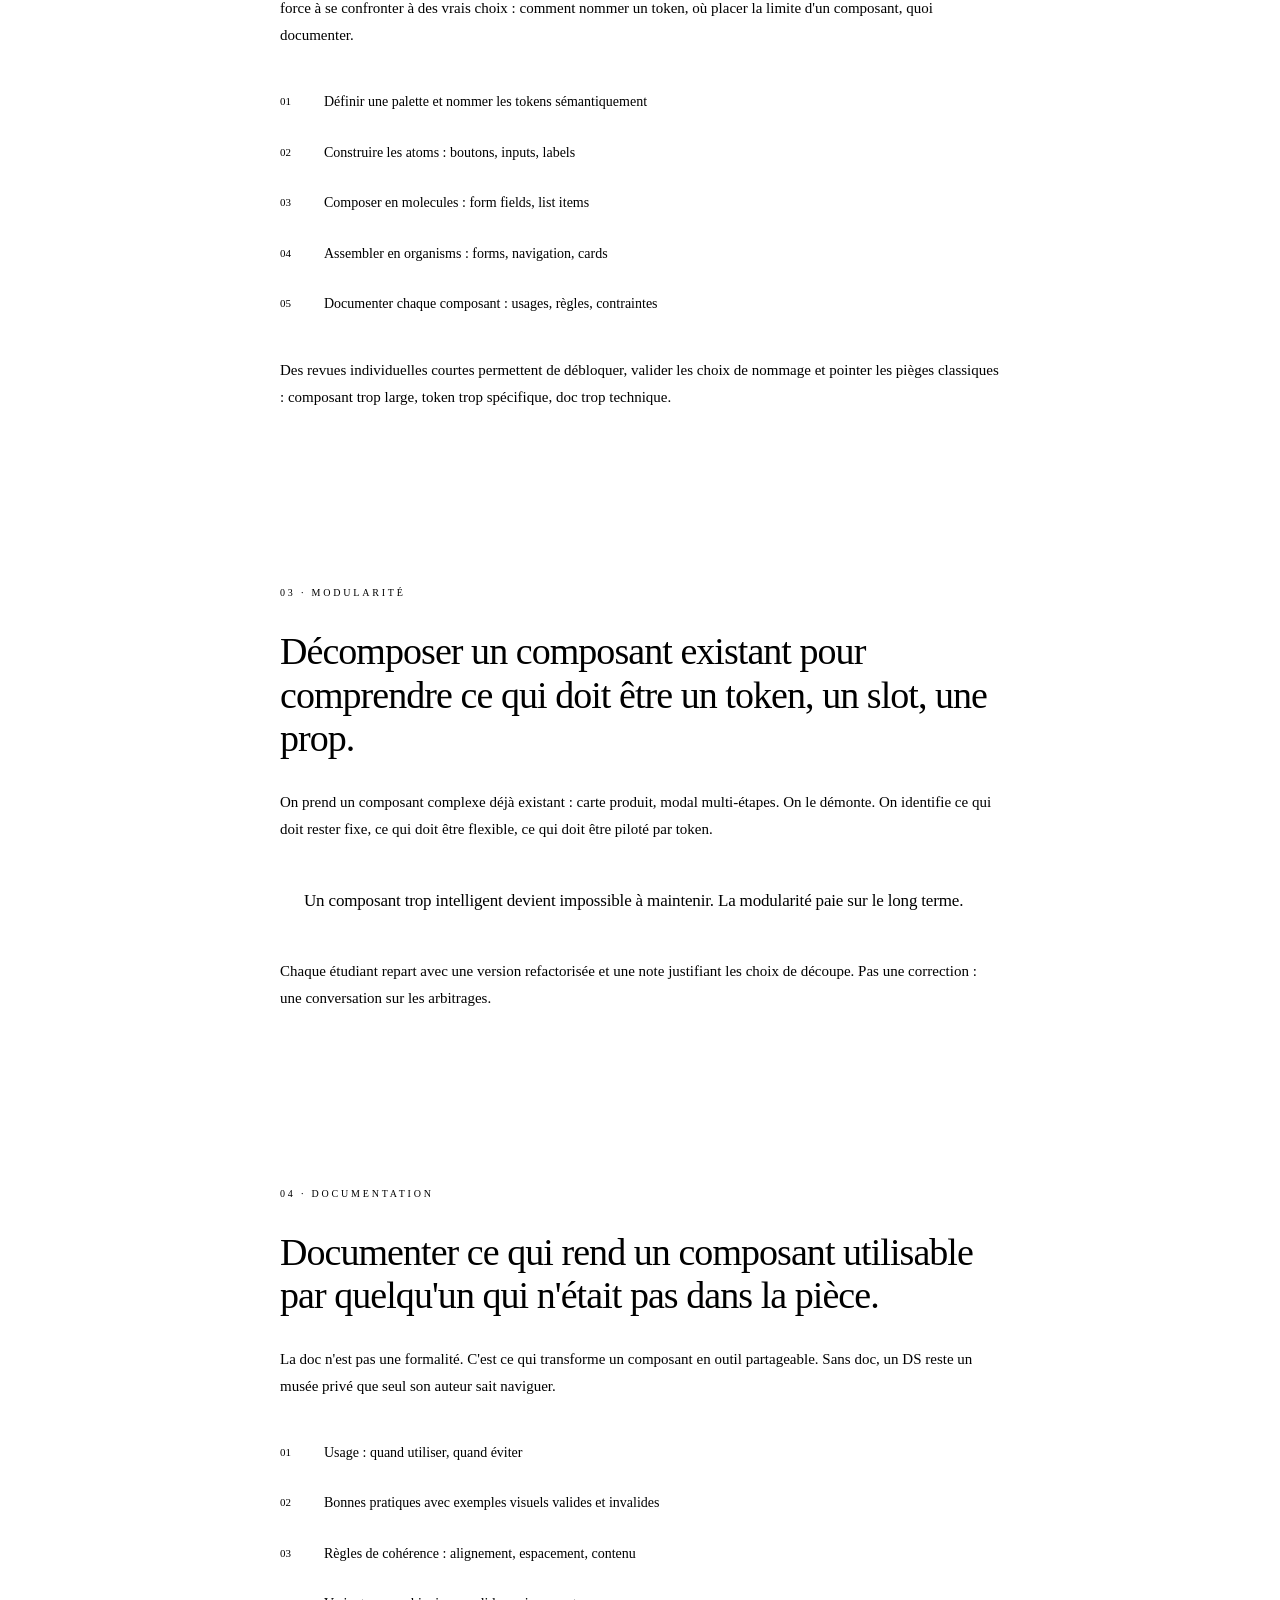
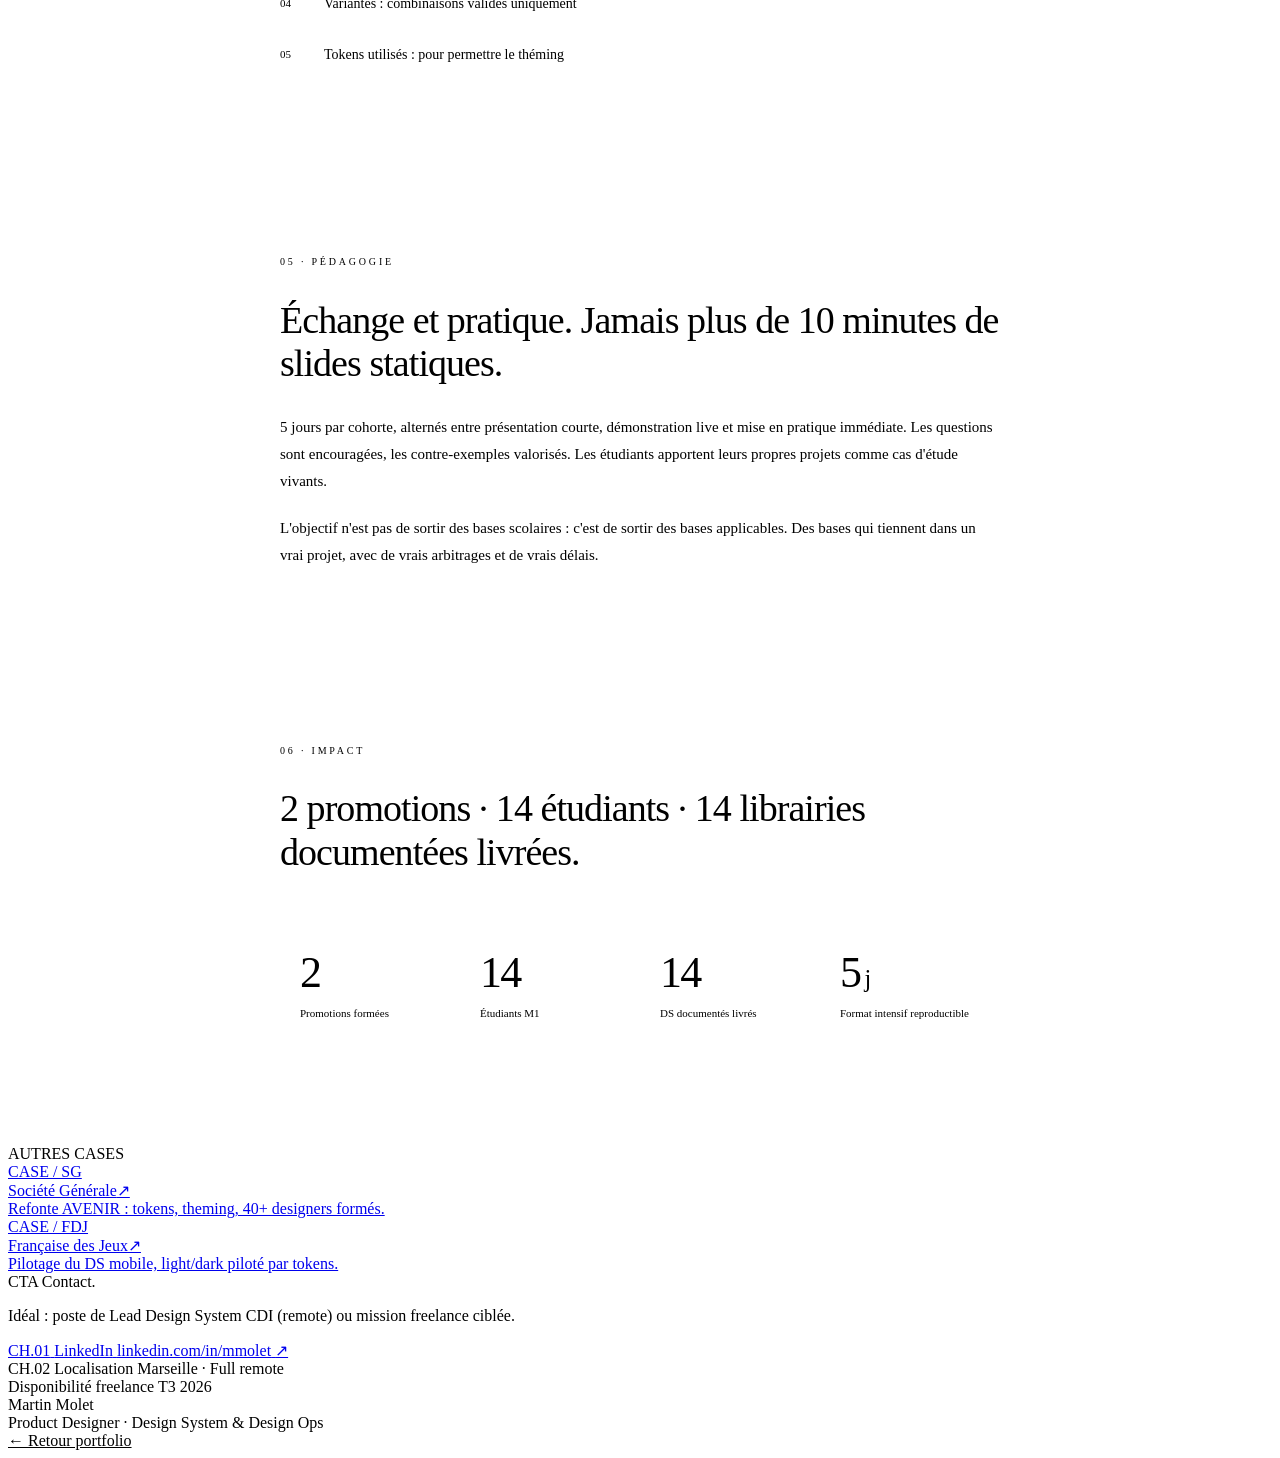
==== commit 1dc9d9dd: "fix: footer simplifié + bouton FR supprimé sur les 3 case studies" ====
--- a/ecv.html
+++ b/ecv.html
@@ -52,8 +52,6 @@
   </div>
   <div class="tb-c"><span class="accent">CASE / ECV</span> · Atomic &amp; Design System · 2025 + 2026</div>
   <div class="tb-r">
-    <div class="lang-toggle"><button class="on">FR</button></div>
-  </div>
 </header>
 
 <main>
@@ -221,11 +219,7 @@
 </main>
 
 <footer class="statusbar">
-  <div class="sb-cell"><span class="sb-k">FILE</span><span>case.ecv.v2</span></div>
-  <div class="sb-cell"><span class="sb-k">SHEET</span><span>03 / 03</span></div>
-  <div class="sb-cell"><span class="sb-k">SCALE</span><span>1:1</span></div>
-  <div class="sb-cell"><span class="sb-k">REV</span><span>Juin 2026</span></div>
-  <div class="sb-cell"><a href="index.html" style="color:var(--accent)">← Retour portfolio</a></div>
+  <div class="sb-cell flex-1 right"><a href="index.html" style="color:var(--accent)">← Retour portfolio</a></div>
 </footer>
 <script>
 (function(){
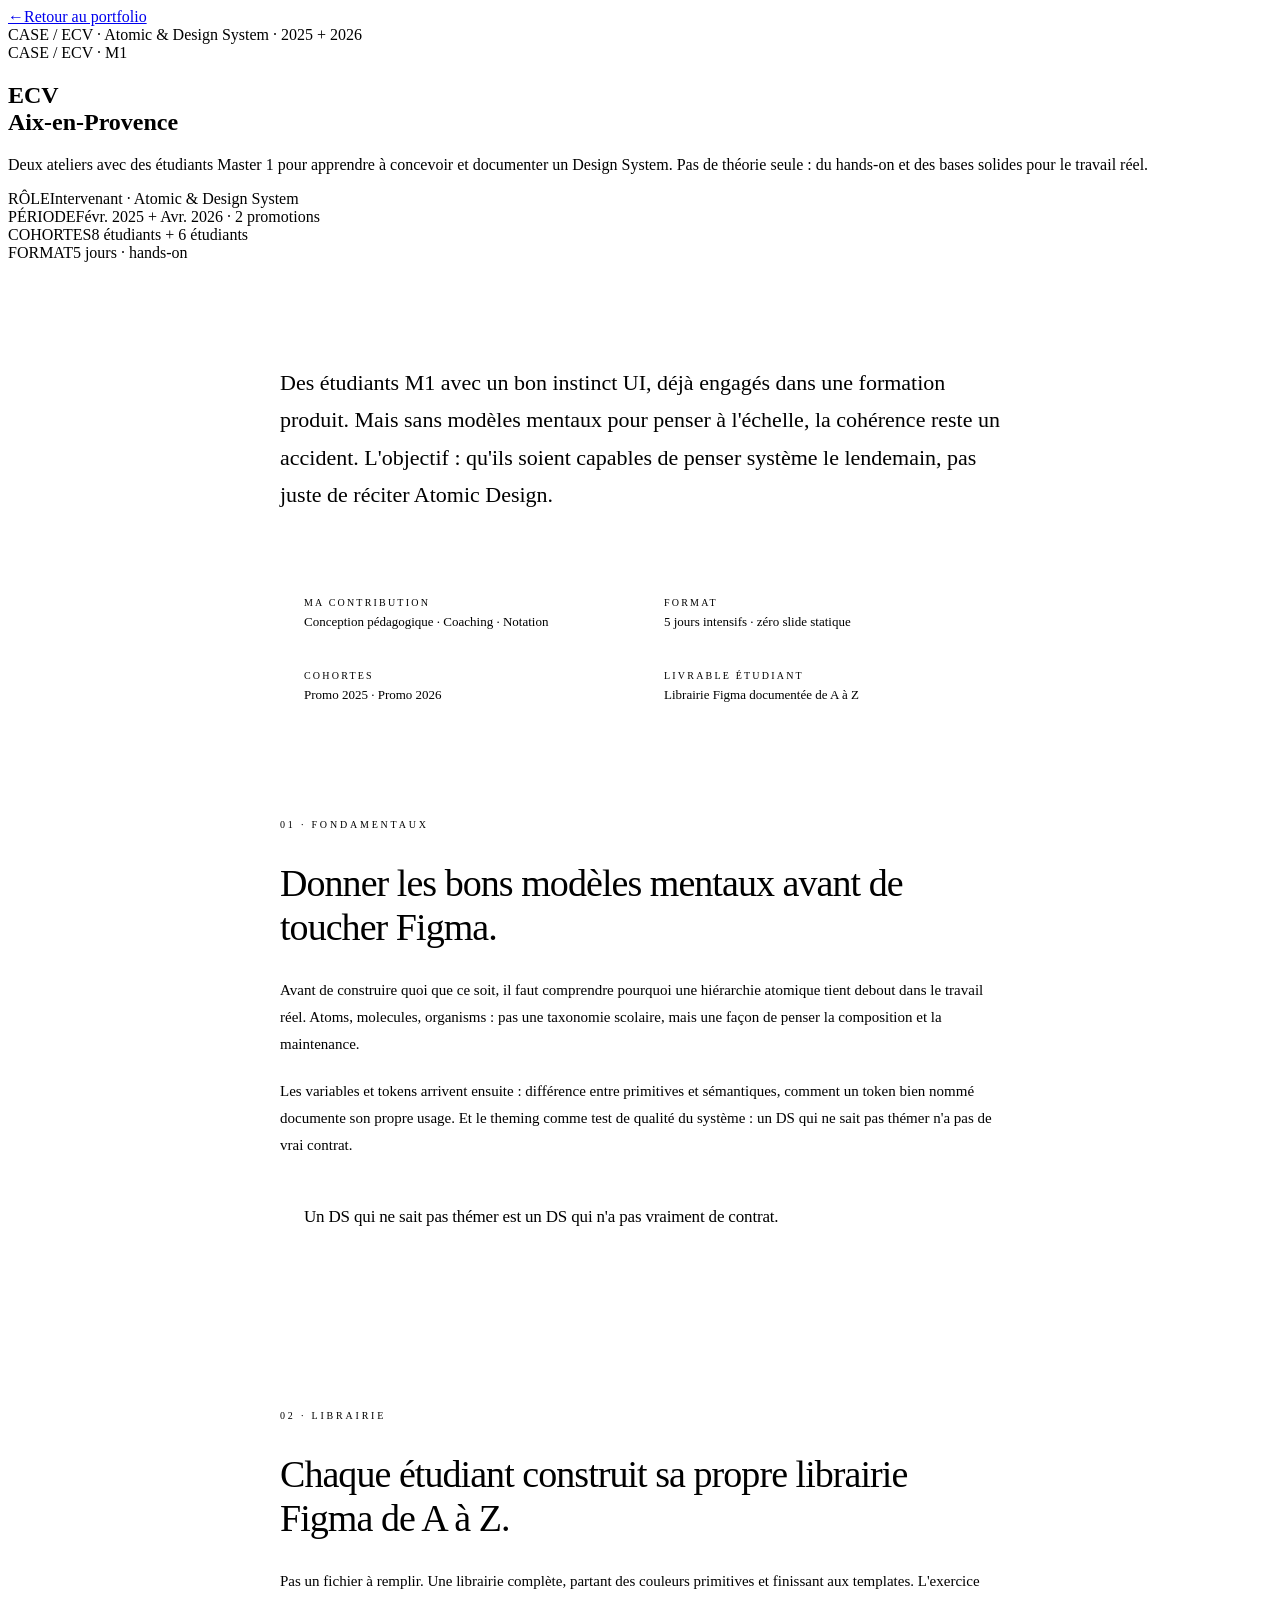
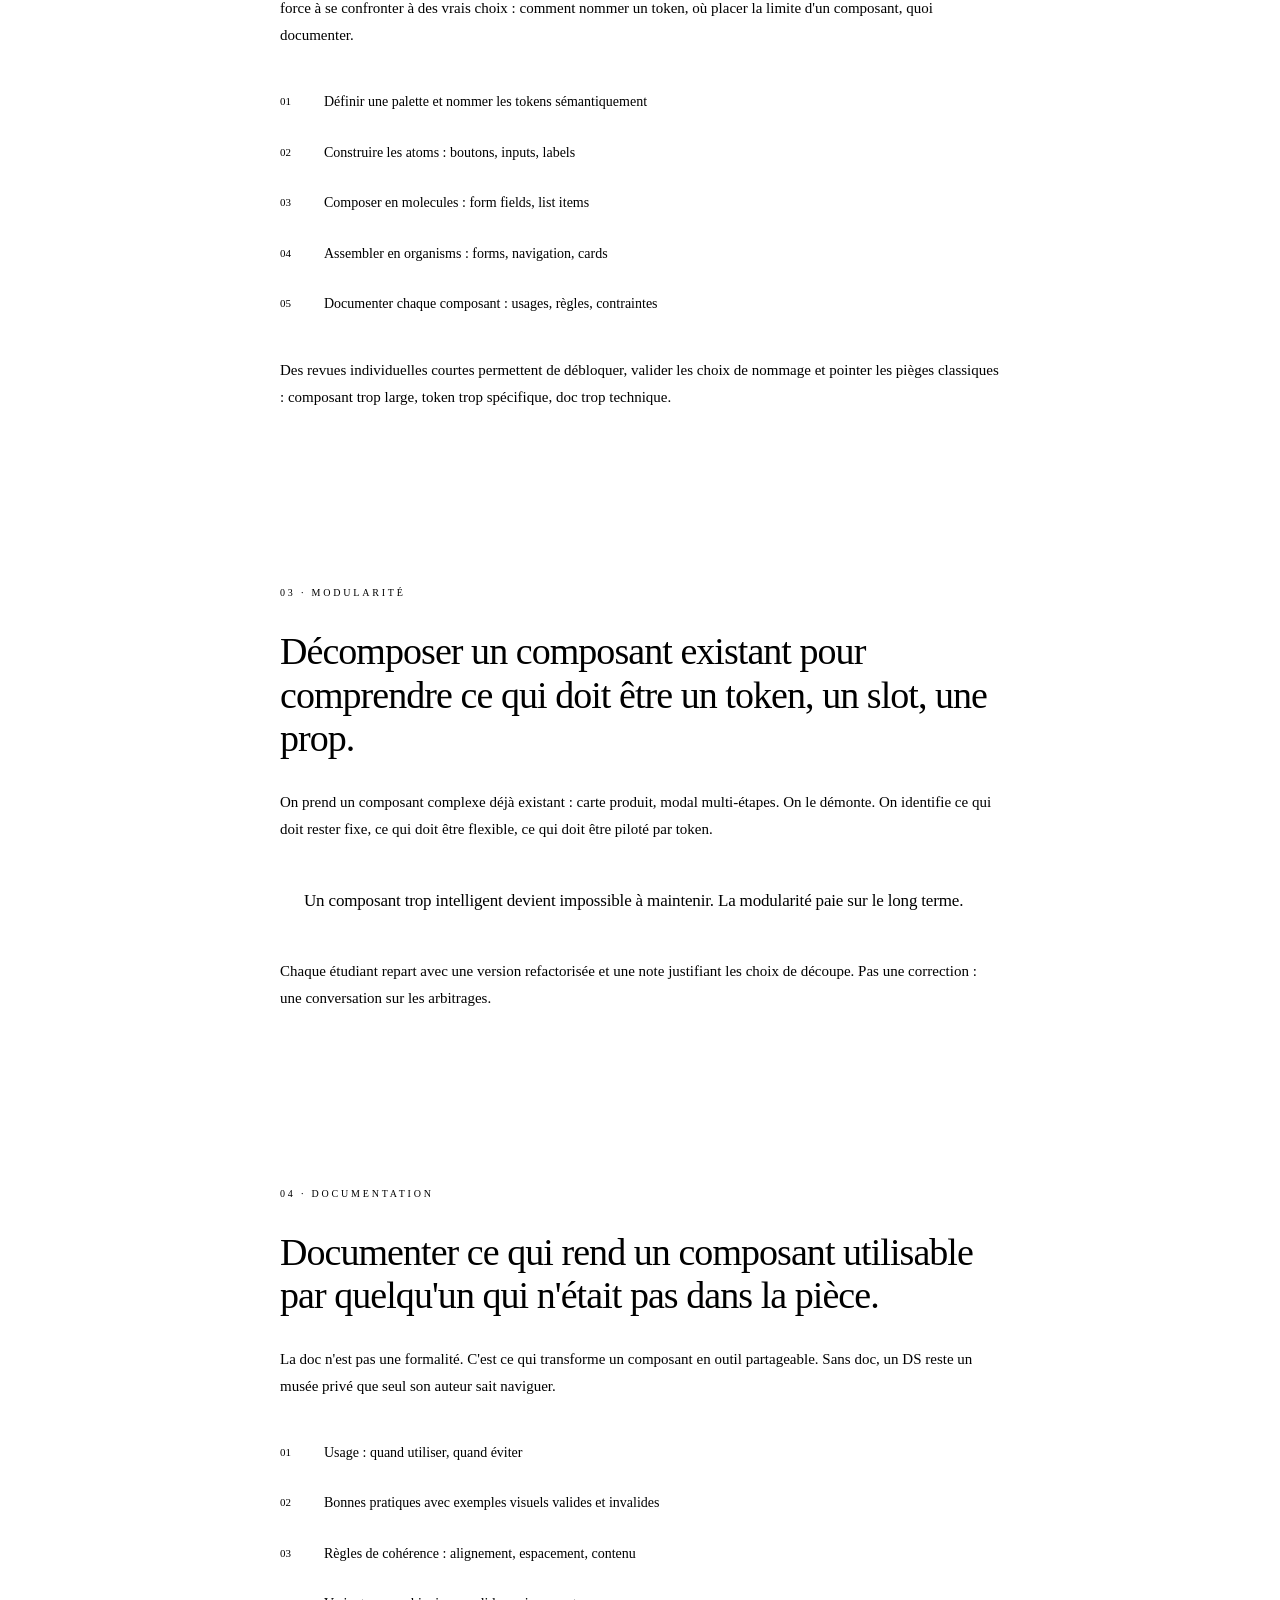
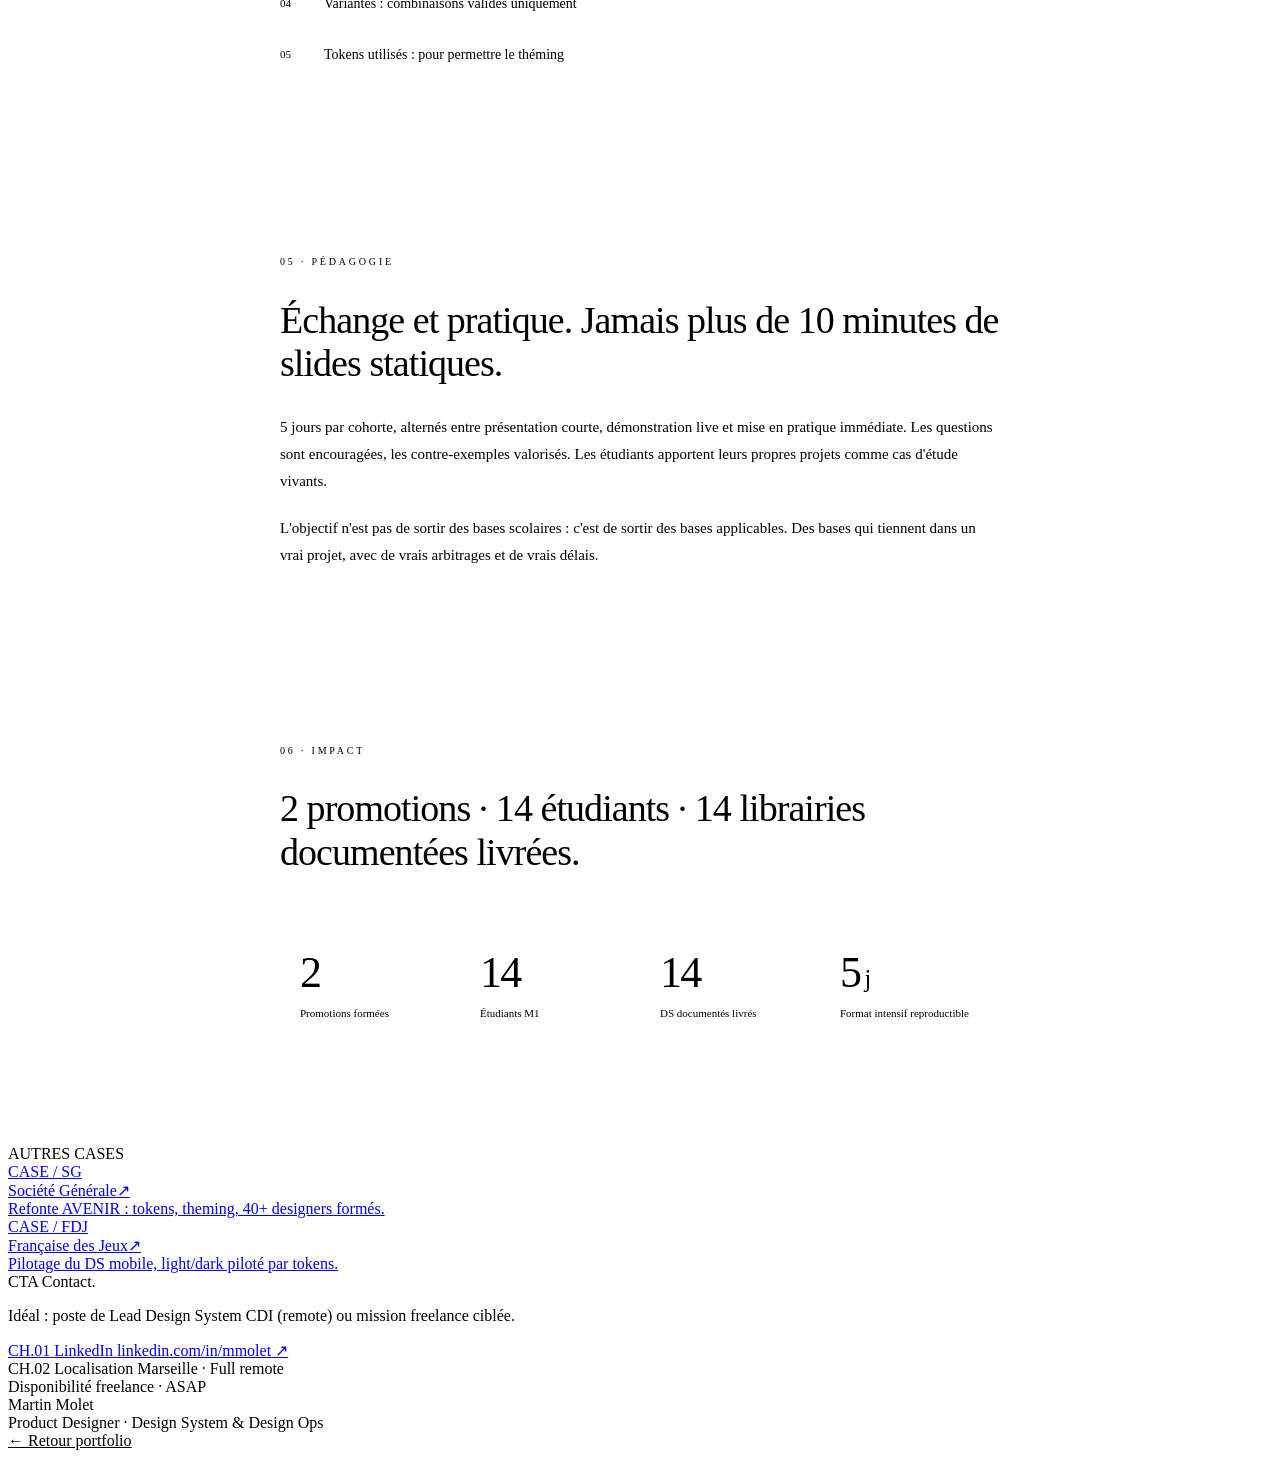
==== commit 2783b993: "fix: voix plus naturelle sur le contenu FR, dispo ASAP, tirets longs supprimés" ====
--- a/ecv.html
+++ b/ecv.html
@@ -206,7 +206,7 @@
         </div>
         <div class="contact-avail">
           <span class="ca-dot"></span>
-          <span>Disponibilité freelance T3 2026</span>
+          <span>Disponibilité freelance · ASAP</span>
         </div>
         <div class="signoff">
           <div>Martin Molet</div>
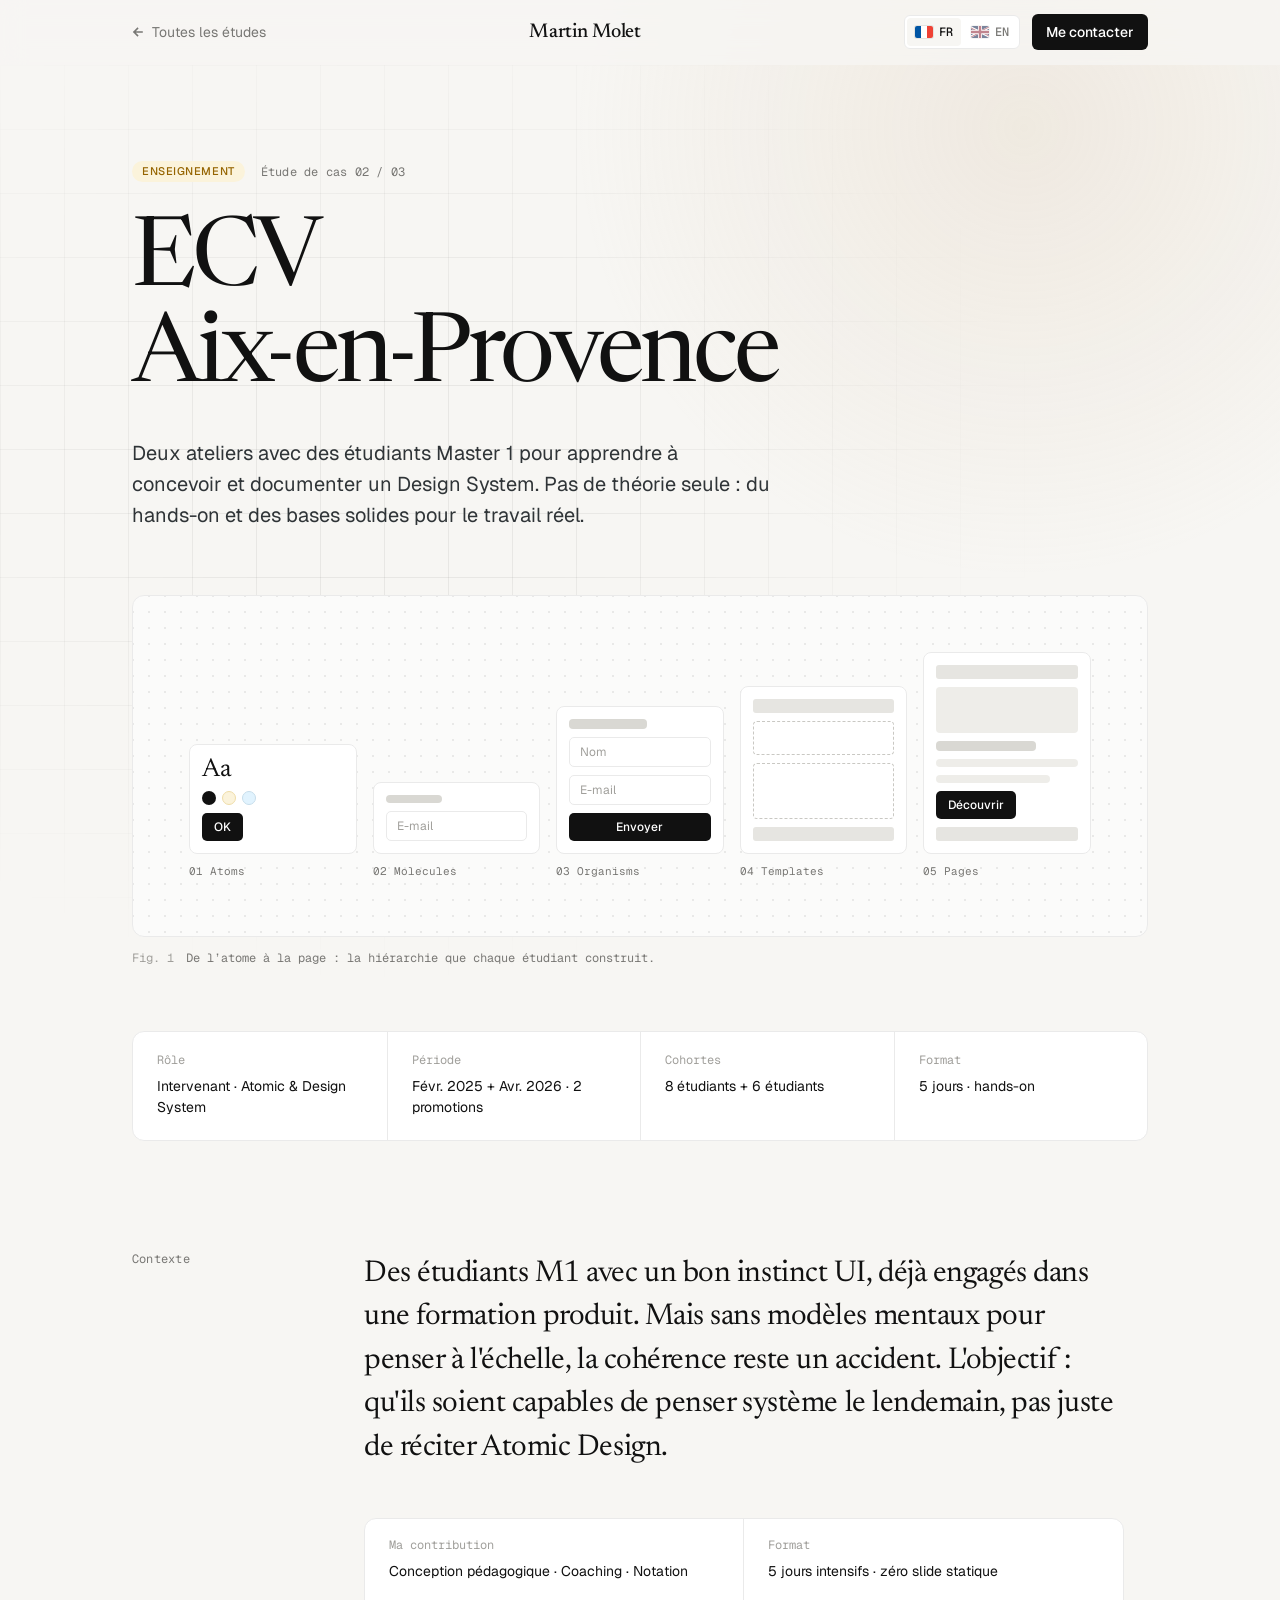
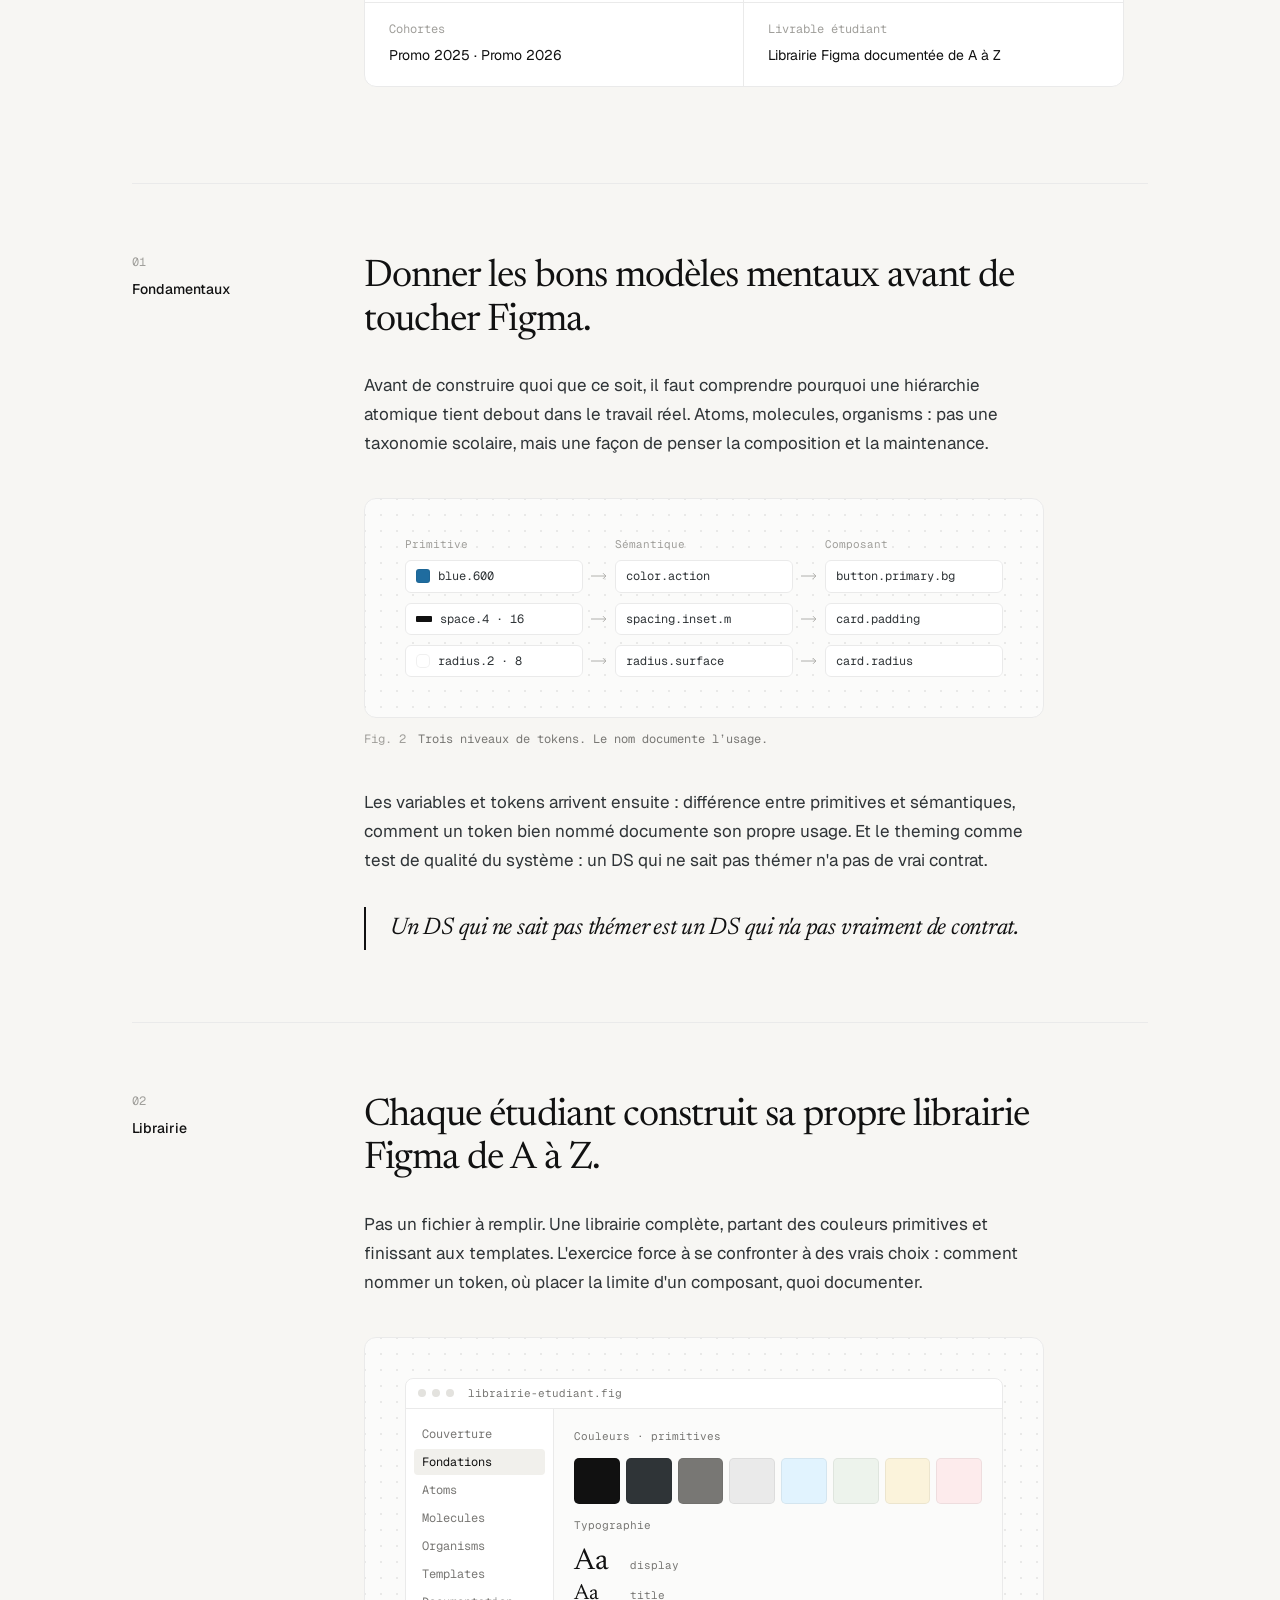
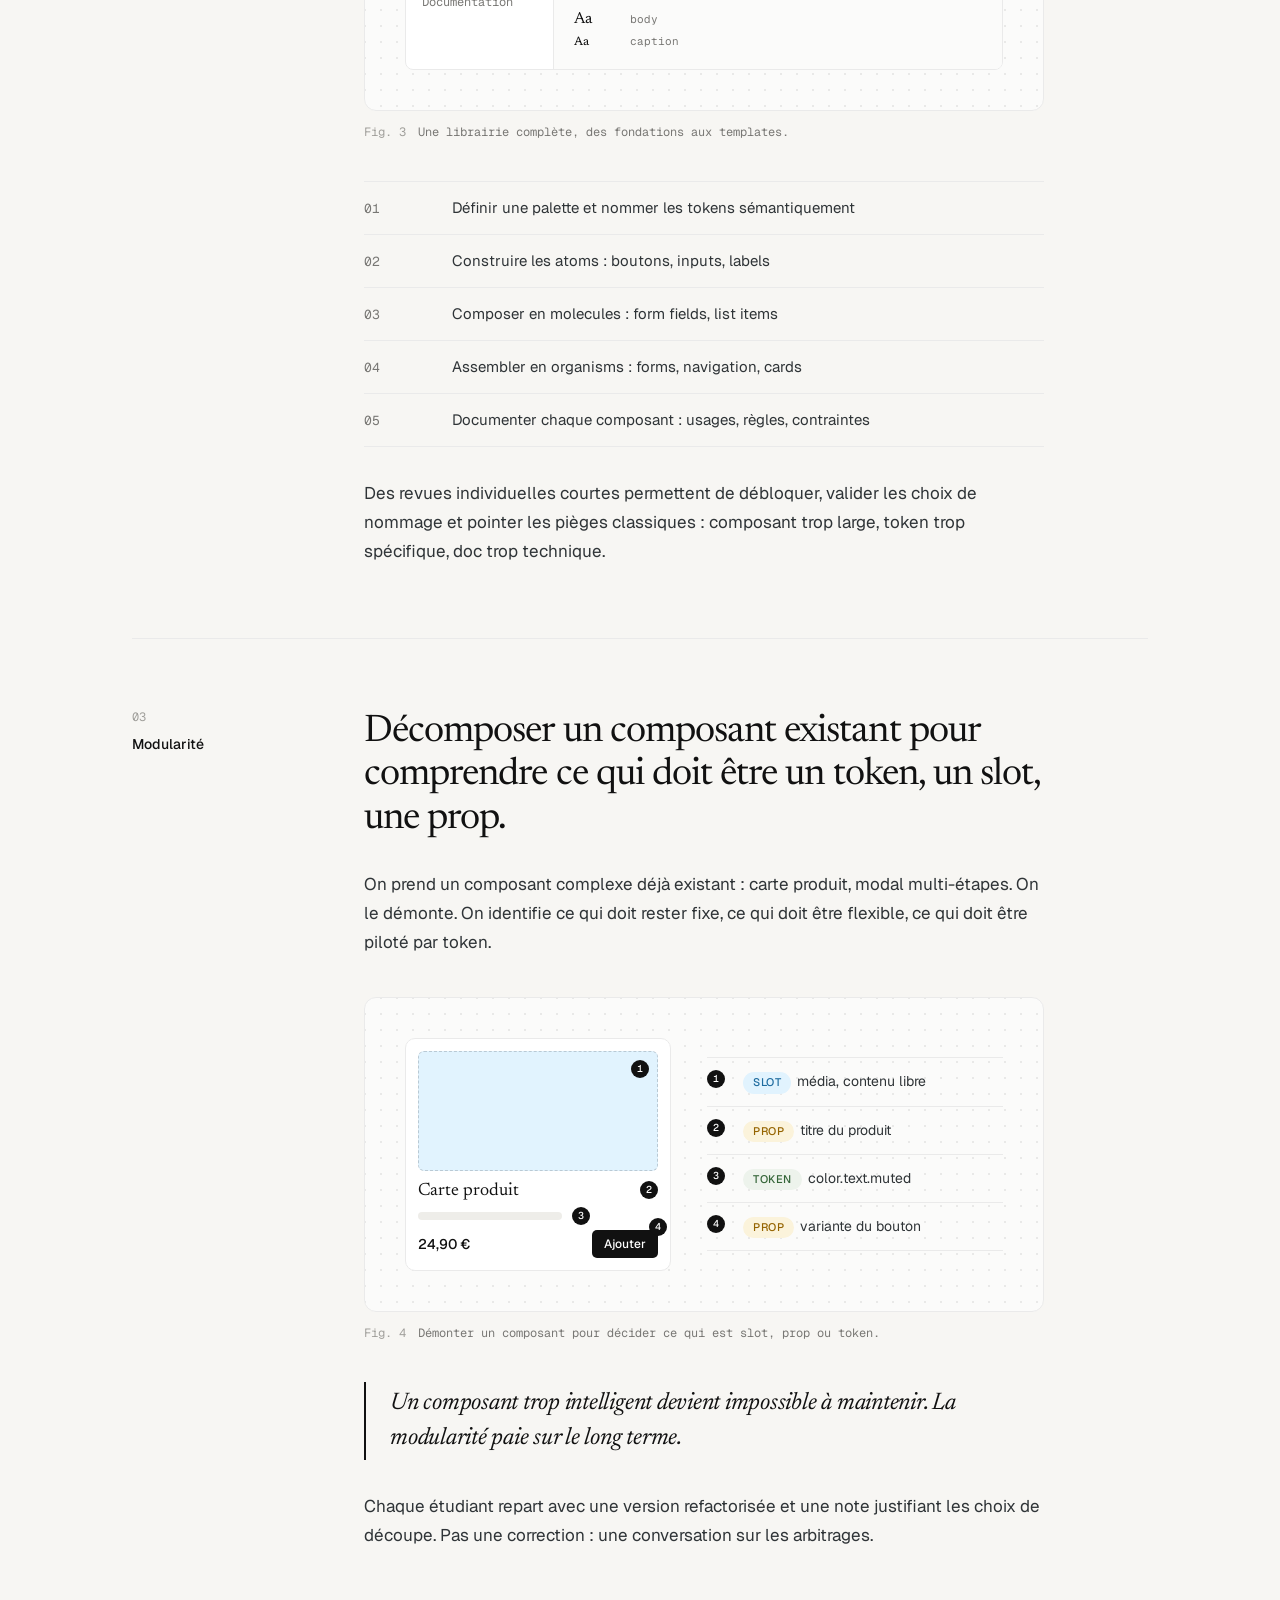
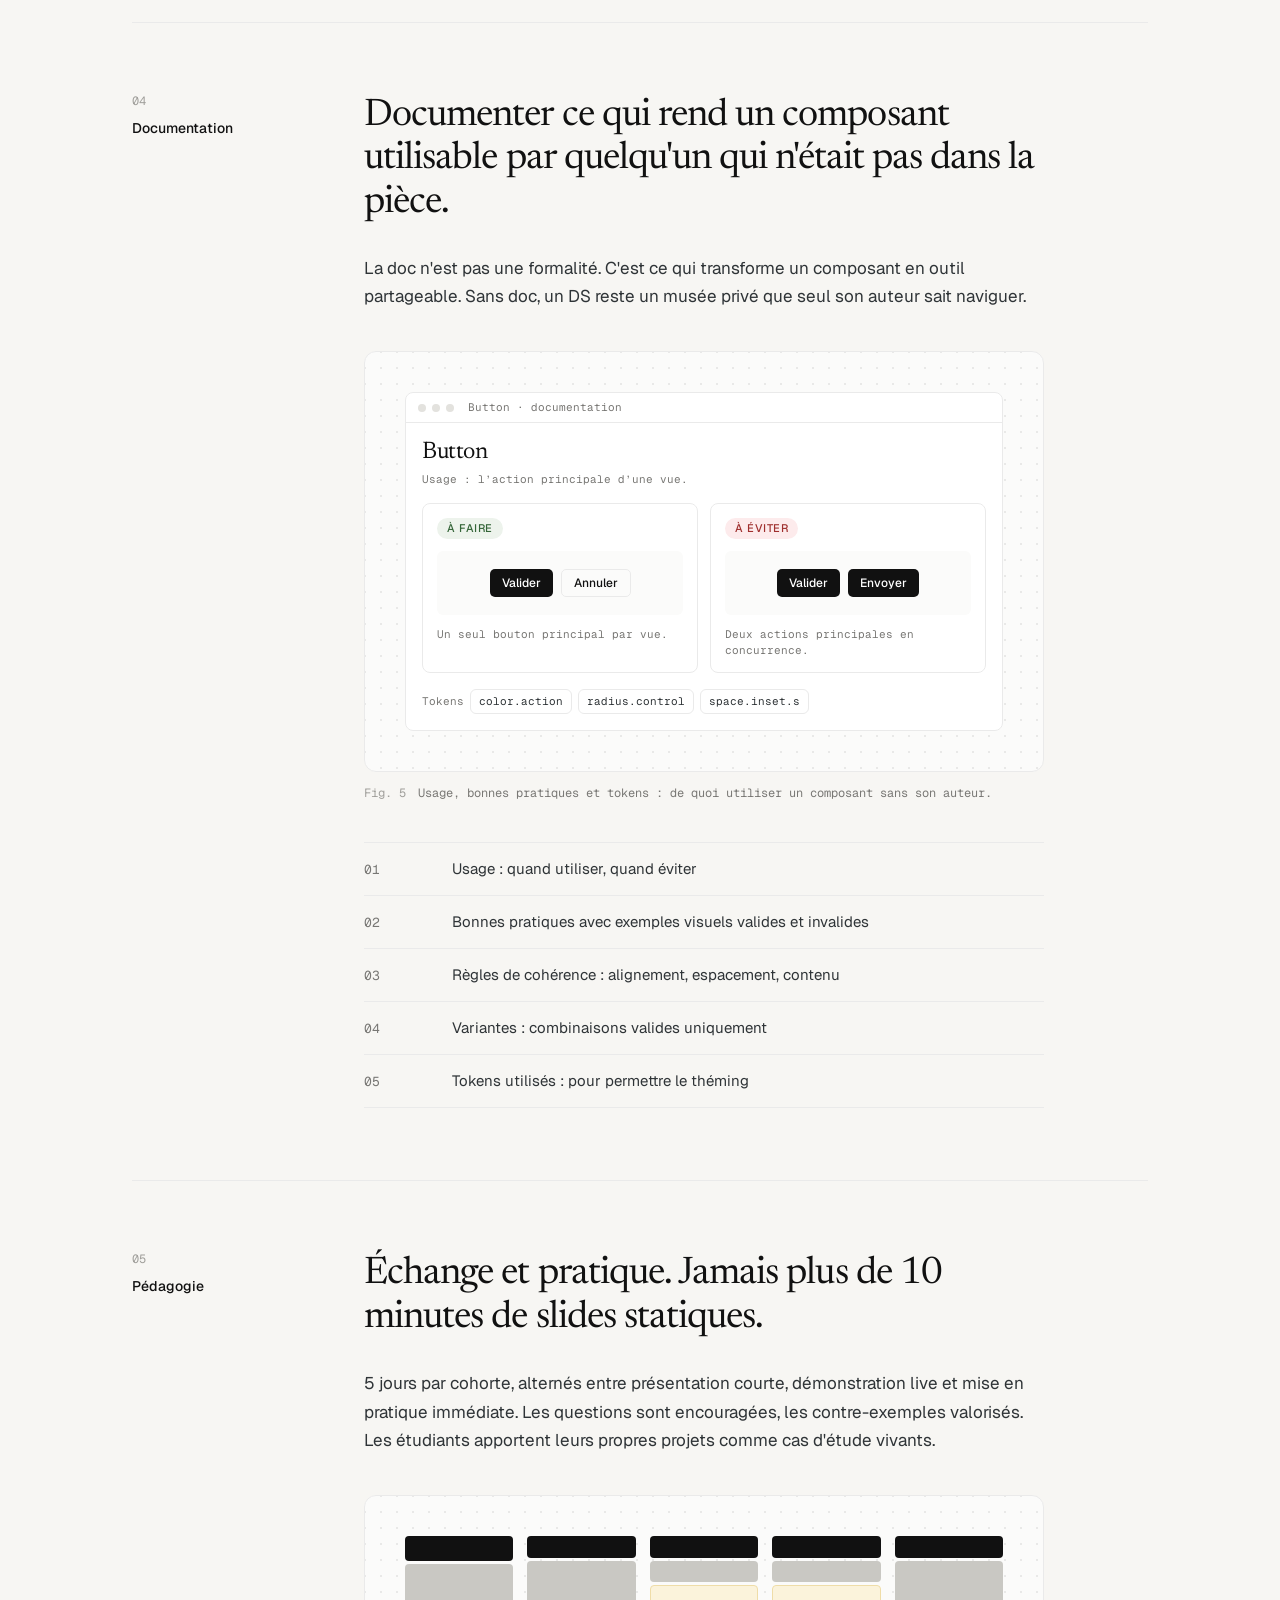
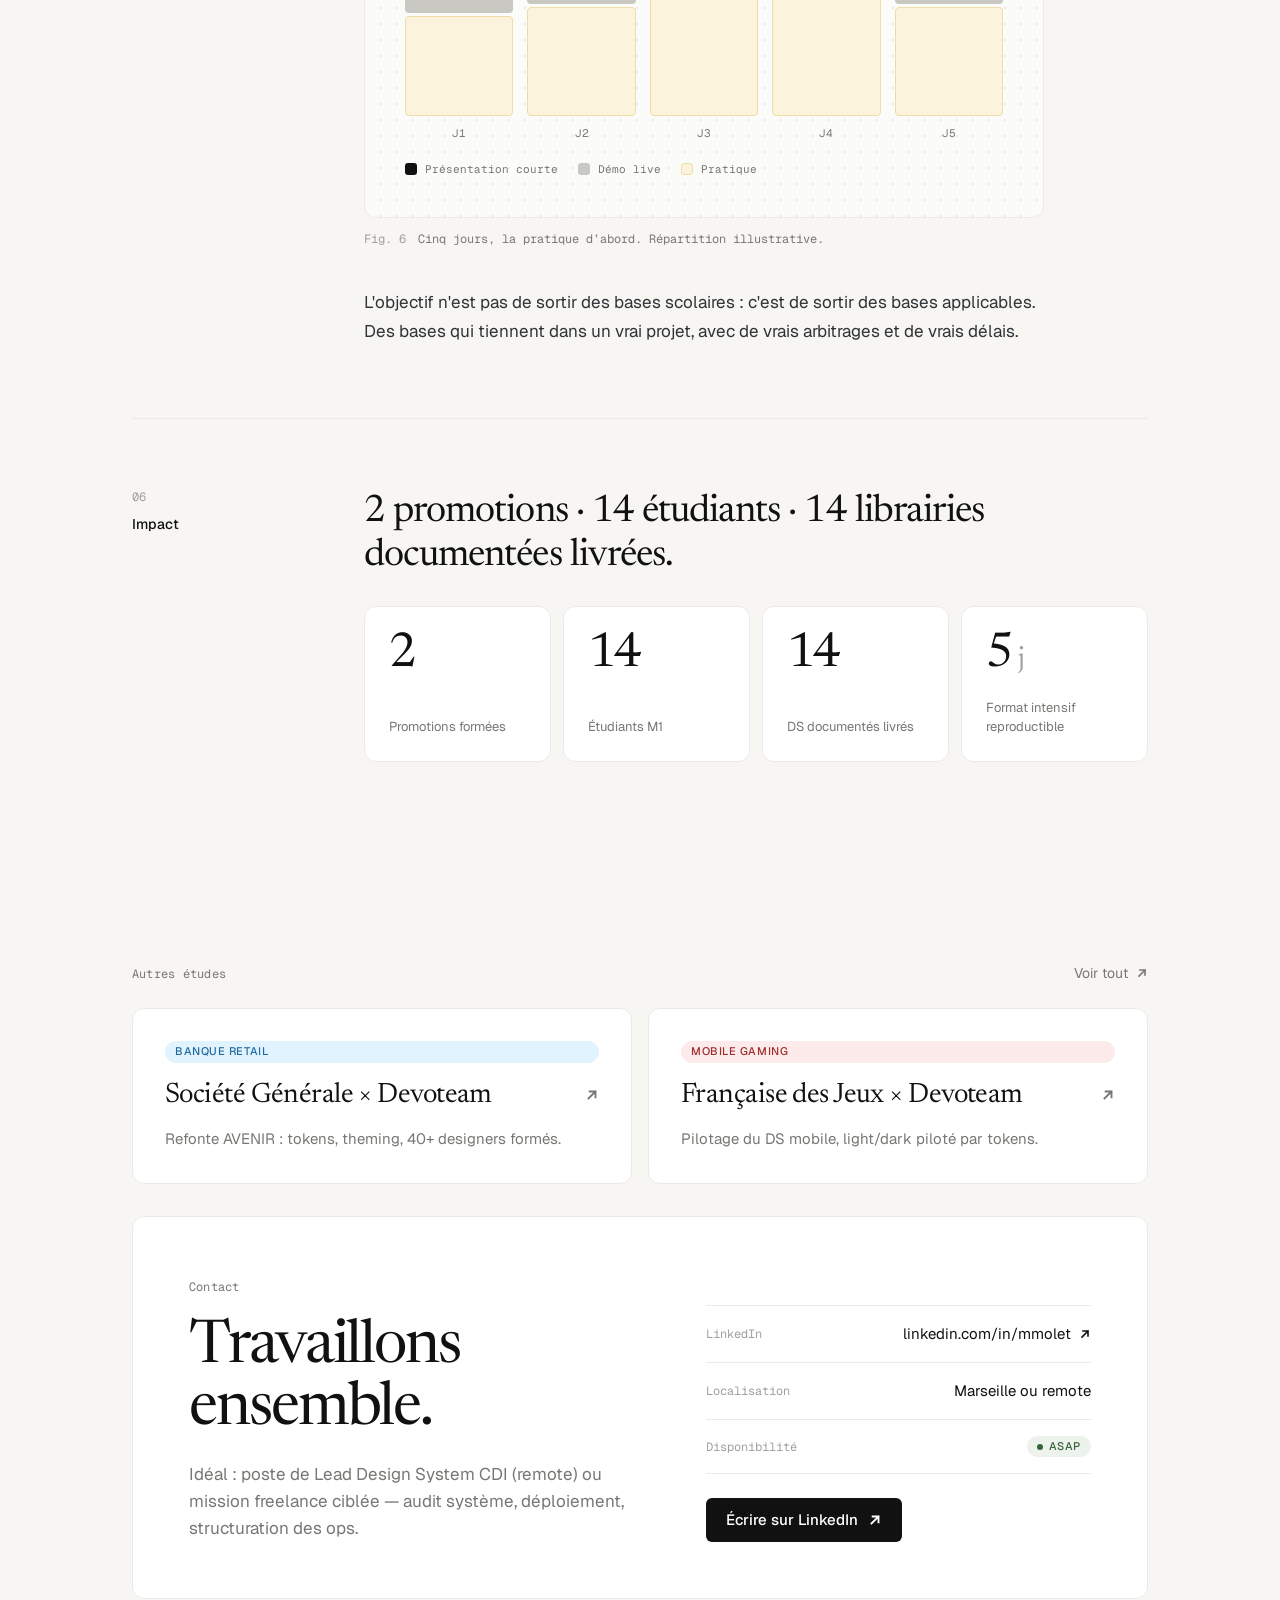
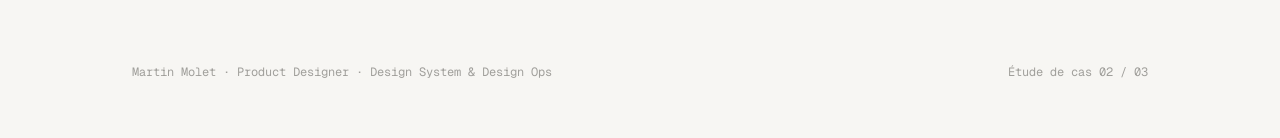
==== commit 8a2771fa: "feat: nouvelle version minimaliste bilingue FR/EN - Accueil minimaliste (fond clair, Newsreader + Ge" ====
--- a/ecv.html
+++ b/ecv.html
@@ -6,228 +6,225 @@
 <title>ECV Aix-en-Provence · Atomic & Design System | Martin Molet</title>
 <link rel="preconnect" href="https://fonts.googleapis.com">
 <link rel="preconnect" href="https://fonts.gstatic.com" crossorigin>
-<link href="https://fonts.googleapis.com/css2?family=JetBrains+Mono:wght@300;400;500;600&display=swap" rel="stylesheet">
+<link href="https://fonts.googleapis.com/css2?family=Geist:wght@400;500;600&family=Geist+Mono:wght@400;500&family=Newsreader:ital,opsz,wght@0,6..72,400;0,6..72,500;1,6..72,400&display=swap" rel="stylesheet">
+<link rel="alternate" hreflang="fr" href="ecv.html">
+<link rel="alternate" hreflang="en" href="ecv-en.html">
 <link rel="stylesheet" href="case.css">
-<style>
-.editorial { max-width: 720px; margin: 0 auto; padding: 80px 0 0; }
-.ed-intro { font-size: clamp(17px, 2vw, 22px); color: var(--ink-2); line-height: 1.7; margin-bottom: 64px; font-weight: 300; }
-.ed-meta { display: grid; grid-template-columns: 1fr 1fr; gap: 0; border: 1px solid var(--line-2); margin-bottom: 96px; }
-.ed-meta-cell { padding: 20px 24px; border-right: 1px solid var(--line-2); }
-.ed-meta-cell:nth-child(even) { border-right: 0; }
-.ed-meta-cell:nth-child(n+3) { border-top: 1px solid var(--line-2); }
-.ed-meta-k { font-size: 10px; letter-spacing: .22em; color: var(--muted-2); margin-bottom: 6px; }
-.ed-meta-v { font-size: 13px; color: var(--ink); }
-.ed-section { margin-bottom: 96px; }
-.ed-section-label { font-size: 10px; letter-spacing: .28em; color: var(--accent); margin-bottom: 28px; display: flex; align-items: center; gap: 12px; }
-.ed-section-label::after { content: ''; flex: 1; height: 1px; background: var(--line-2); max-width: 48px; }
-.ed-h2 { font-size: clamp(24px, 3vw, 38px); font-weight: 500; letter-spacing: -0.025em; line-height: 1.15; color: var(--ink); margin-bottom: 28px; }
-.ed-body { font-size: 15px; color: var(--ink-2); line-height: 1.8; margin-bottom: 20px; }
-.ed-pull { border-left: 2px solid var(--accent); padding: 4px 0 4px 24px; margin: 40px 0; font-size: 17px; color: var(--ink); line-height: 1.6; font-weight: 400; letter-spacing: -0.01em; }
-.ed-list { list-style: none; padding: 0; margin: 28px 0; }
-.ed-list li { padding: 14px 0; border-top: 1px solid var(--line); font-size: 14px; color: var(--ink-2); line-height: 1.6; display: flex; gap: 16px; }
-.ed-list li:last-child { border-bottom: 1px solid var(--line); }
-.ed-list-n { color: var(--accent); font-size: 11px; min-width: 28px; padding-top: 2px; flex-shrink: 0; }
-.ed-results { display: grid; grid-template-columns: repeat(4, 1fr); gap: 0; border: 1px solid var(--line-2); margin-top: 48px; }
-.ed-stat { padding: 28px 20px; border-right: 1px solid var(--line); }
-.ed-stat:last-child { border-right: 0; }
-.ed-stat-n { font-size: clamp(28px, 3.5vw, 44px); font-weight: 500; letter-spacing: -0.04em; color: var(--accent); line-height: 1; margin-bottom: 10px; font-variant-numeric: tabular-nums; }
-.ed-stat-n .s { font-size: .55em; }
-.ed-stat-l { font-size: 11px; color: var(--ink-2); line-height: 1.5; }
-.ed-divider { border: 0; border-top: 1px solid var(--line); margin: 80px 0; }
-@media (max-width: 900px) {
-  .editorial { padding: 40px 0 0; }
-  .ed-meta { grid-template-columns: 1fr; }
-  .ed-meta-cell { border-right: 0; border-bottom: 1px solid var(--line-2); }
-  .ed-meta-cell:last-child { border-bottom: 0; }
-  .ed-results { grid-template-columns: repeat(2, 1fr); }
-  .ed-stat:nth-child(2) { border-right: 0; }
-}
-</style>
 </head>
 <body>
-
-<header class="topbar">
-  <div class="tb-l">
-    <a class="back-link" href="index.html"><span class="arrow">←</span><span>Retour au portfolio</span></a>
-  </div>
-  <div class="tb-c"><span class="accent">CASE / ECV</span> · Atomic &amp; Design System · 2025 + 2026</div>
-  <div class="tb-r">
-</header>
+<div class="ambient" aria-hidden="true"></div>
+
+<nav class="nav">
+  <div class="wrap nav-in">
+    <a class="back" href="index.html?lang=fr#cases"><svg viewBox="0 0 12 12" fill="none" aria-hidden="true"><path d="M10 6H2M5.5 2.5L2 6l3.5 3.5" stroke="currentColor" stroke-width="1.6" stroke-linecap="square"/></svg><span>Toutes les études</span></a>
+    <a class="brand" href="index.html?lang=fr">Martin Molet</a>
+    <div class="nav-r">
+      <div class="lang" role="group" aria-label="Langue"><a class="lang-opt" href="ecv.html" hreflang="fr" lang="fr" aria-current="true" aria-label="Français"><svg class="flag" viewBox="0 0 3 2" aria-hidden="true"><rect width="1" height="2" fill="#0055A4"/><rect x="1" width="1" height="2" fill="#FFFFFF"/><rect x="2" width="1" height="2" fill="#EF4135"/></svg><span>FR</span></a><a class="lang-opt" href="ecv-en.html" hreflang="en" lang="en" aria-label="English"><svg class="flag" viewBox="0 0 60 30" preserveAspectRatio="xMidYMid slice" aria-hidden="true"><clipPath id="uk-t"><path d="M30,15h30v15zv15h-30zh-30v-15zv-15h30z"/></clipPath><rect width="60" height="30" fill="#012169"/><path d="M0,0L60,30M60,0L0,30" stroke="#FFFFFF" stroke-width="6"/><path d="M0,0L60,30M60,0L0,30" clip-path="url(#uk-t)" stroke="#C8102E" stroke-width="4"/><path d="M30,0v30M0,15h60" stroke="#FFFFFF" stroke-width="10"/><path d="M30,0v30M0,15h60" stroke="#C8102E" stroke-width="6"/></svg><span>EN</span></a></div>
+      <a class="btn btn-primary btn-sm" href="#contact">Me contacter</a>
+    </div>
+  </div>
+</nav>
 
 <main>
-  <section class="sheet">
-
-    <div class="hero">
-      <div class="hero-l">
-        <div class="case-id">CASE / ECV · M1</div>
-        <h1 class="client">ECV<br/>Aix-en-Provence</h1>
-        <p class="summary">Deux ateliers avec des étudiants Master 1 pour apprendre à concevoir et documenter un Design System. Pas de théorie seule : du hands-on et des bases solides pour le travail réel.</p>
-      </div>
-      <div class="hero-r">
-        <div><span class="k">RÔLE</span><span class="v">Intervenant · Atomic &amp; Design System</span></div>
-        <div><span class="k">PÉRIODE</span><span class="v">Févr. 2025 + Avr. 2026 · 2 promotions</span></div>
-        <div><span class="k">COHORTES</span><span class="v">8 étudiants + 6 étudiants</span></div>
-        <div><span class="k">FORMAT</span><span class="v">5 jours · hands-on</span></div>
-      </div>
-    </div>
-
-    <div class="editorial">
-
-      <p class="ed-intro">Des étudiants M1 avec un bon instinct UI, déjà engagés dans une formation produit. Mais sans modèles mentaux pour penser à l'échelle, la cohérence reste un accident. L'objectif : qu'ils soient capables de penser système le lendemain, pas juste de réciter Atomic Design.</p>
-
-      <div class="ed-meta">
-        <div class="ed-meta-cell">
-          <div class="ed-meta-k">MA CONTRIBUTION</div>
-          <div class="ed-meta-v">Conception pédagogique · Coaching · Notation</div>
-        </div>
-        <div class="ed-meta-cell">
-          <div class="ed-meta-k">FORMAT</div>
-          <div class="ed-meta-v">5 jours intensifs · zéro slide statique</div>
-        </div>
-        <div class="ed-meta-cell">
-          <div class="ed-meta-k">COHORTES</div>
-          <div class="ed-meta-v">Promo 2025 · Promo 2026</div>
-        </div>
-        <div class="ed-meta-cell">
-          <div class="ed-meta-k">LIVRABLE ÉTUDIANT</div>
-          <div class="ed-meta-v">Librairie Figma documentée de A à Z</div>
-        </div>
-      </div>
-
-      <div class="ed-section">
-        <div class="ed-section-label">01 · FONDAMENTAUX</div>
-        <h2 class="ed-h2">Donner les bons modèles mentaux avant de toucher Figma.</h2>
-        <p class="ed-body">Avant de construire quoi que ce soit, il faut comprendre pourquoi une hiérarchie atomique tient debout dans le travail réel. Atoms, molecules, organisms : pas une taxonomie scolaire, mais une façon de penser la composition et la maintenance.</p>
-        <p class="ed-body">Les variables et tokens arrivent ensuite : différence entre primitives et sémantiques, comment un token bien nommé documente son propre usage. Et le theming comme test de qualité du système : un DS qui ne sait pas thémer n'a pas de vrai contrat.</p>
-        <div class="ed-pull">Un DS qui ne sait pas thémer est un DS qui n'a pas vraiment de contrat.</div>
-      </div>
-
-      <hr class="ed-divider">
-
-      <div class="ed-section">
-        <div class="ed-section-label">02 · LIBRAIRIE</div>
-        <h2 class="ed-h2">Chaque étudiant construit sa propre librairie Figma de A à Z.</h2>
-        <p class="ed-body">Pas un fichier à remplir. Une librairie complète, partant des couleurs primitives et finissant aux templates. L'exercice force à se confronter à des vrais choix : comment nommer un token, où placer la limite d'un composant, quoi documenter.</p>
-        <ul class="ed-list">
-          <li><span class="ed-list-n">01</span>Définir une palette et nommer les tokens sémantiquement</li>
-          <li><span class="ed-list-n">02</span>Construire les atoms : boutons, inputs, labels</li>
-          <li><span class="ed-list-n">03</span>Composer en molecules : form fields, list items</li>
-          <li><span class="ed-list-n">04</span>Assembler en organisms : forms, navigation, cards</li>
-          <li><span class="ed-list-n">05</span>Documenter chaque composant : usages, règles, contraintes</li>
-        </ul>
-        <p class="ed-body">Des revues individuelles courtes permettent de débloquer, valider les choix de nommage et pointer les pièges classiques : composant trop large, token trop spécifique, doc trop technique.</p>
-      </div>
-
-      <hr class="ed-divider">
-
-      <div class="ed-section">
-        <div class="ed-section-label">03 · MODULARITÉ</div>
-        <h2 class="ed-h2">Décomposer un composant existant pour comprendre ce qui doit être un token, un slot, une prop.</h2>
-        <p class="ed-body">On prend un composant complexe déjà existant : carte produit, modal multi-étapes. On le démonte. On identifie ce qui doit rester fixe, ce qui doit être flexible, ce qui doit être piloté par token.</p>
-        <div class="ed-pull">Un composant trop intelligent devient impossible à maintenir. La modularité paie sur le long terme.</div>
-        <p class="ed-body">Chaque étudiant repart avec une version refactorisée et une note justifiant les choix de découpe. Pas une correction : une conversation sur les arbitrages.</p>
-      </div>
-
-      <hr class="ed-divider">
-
-      <div class="ed-section">
-        <div class="ed-section-label">04 · DOCUMENTATION</div>
-        <h2 class="ed-h2">Documenter ce qui rend un composant utilisable par quelqu'un qui n'était pas dans la pièce.</h2>
-        <p class="ed-body">La doc n'est pas une formalité. C'est ce qui transforme un composant en outil partageable. Sans doc, un DS reste un musée privé que seul son auteur sait naviguer.</p>
-        <ul class="ed-list">
-          <li><span class="ed-list-n">01</span>Usage : quand utiliser, quand éviter</li>
-          <li><span class="ed-list-n">02</span>Bonnes pratiques avec exemples visuels valides et invalides</li>
-          <li><span class="ed-list-n">03</span>Règles de cohérence : alignement, espacement, contenu</li>
-          <li><span class="ed-list-n">04</span>Variantes : combinaisons valides uniquement</li>
-          <li><span class="ed-list-n">05</span>Tokens utilisés : pour permettre le théming</li>
-        </ul>
-      </div>
-
-      <hr class="ed-divider">
-
-      <div class="ed-section">
-        <div class="ed-section-label">05 · PÉDAGOGIE</div>
-        <h2 class="ed-h2">Échange et pratique. Jamais plus de 10 minutes de slides statiques.</h2>
-        <p class="ed-body">5 jours par cohorte, alternés entre présentation courte, démonstration live et mise en pratique immédiate. Les questions sont encouragées, les contre-exemples valorisés. Les étudiants apportent leurs propres projets comme cas d'étude vivants.</p>
-        <p class="ed-body">L'objectif n'est pas de sortir des bases scolaires : c'est de sortir des bases applicables. Des bases qui tiennent dans un vrai projet, avec de vrais arbitrages et de vrais délais.</p>
-      </div>
-
-      <hr class="ed-divider">
-
-      <div class="ed-section">
-        <div class="ed-section-label">06 · IMPACT</div>
-        <h2 class="ed-h2">2 promotions · 14 étudiants · 14 librairies documentées livrées.</h2>
-        <div class="ed-results">
-          <div class="ed-stat"><div class="ed-stat-n">2</div><div class="ed-stat-l">Promotions formées</div></div>
-          <div class="ed-stat"><div class="ed-stat-n">14</div><div class="ed-stat-l">Étudiants M1</div></div>
-          <div class="ed-stat"><div class="ed-stat-n">14</div><div class="ed-stat-l">DS documentés livrés</div></div>
-          <div class="ed-stat"><div class="ed-stat-n">5<span class="s"> j</span></div><div class="ed-stat-l">Format intensif reproductible</div></div>
-        </div>
-      </div>
-
-    </div>
-
-    <div class="related">
-      <div class="related-h">AUTRES CASES</div>
+  <header class="hero">
+    <div class="wrap">
+      <div class="hero-top reveal">
+        <span class="tag tag-yellow">Enseignement</span>
+        <span class="eyebrow">Étude de cas 02 / 03</span>
+      </div>
+      <h1 class="hero-title reveal" style="--i:1"><span>ECV</span><span>Aix-en-Provence</span></h1>
+      <p class="hero-sum reveal" style="--i:2">Deux ateliers avec des étudiants Master 1 pour apprendre à concevoir et documenter un Design System. Pas de théorie seule : du hands-on et des bases solides pour le travail réel.</p>
+      <figure class="fig fig-hero reveal"><div class="fig-box"><div class="atomic"><div class="at"><div class="at-cell"><span class="aa">Aa</span><div class="dots3"><i style="background:var(--ink)"></i><i style="background:var(--yellow-bg);border:1px solid #EFDDA8"></i><i style="background:var(--blue-bg);border:1px solid #C6DDEA"></i></div><span class="mc-btn" style="justify-self:start">OK</span></div><span class="lbl">01 Atoms</span></div><div class="at"><div class="at-cell"><span class="sk dk" style="width:40%"></span><div class="mc-input">E-mail</div></div><span class="lbl">02 Molecules</span></div><div class="at"><div class="at-cell"><span class="sk dk" style="width:55%;height:10px"></span><div class="mc-input">Nom</div><div class="mc-input">E-mail</div><span class="mc-btn">Envoyer</span></div><span class="lbl">03 Organisms</span></div><div class="at"><div class="at-cell"><span class="fr-bar"></span><div class="slot-d"></div><div class="slot-d" style="height:56px"></div><span class="fr-bar"></span></div><span class="lbl">04 Templates</span></div><div class="at"><div class="at-cell"><span class="fr-bar"></span><div class="img-b"></div><span class="sk dk" style="width:70%;height:10px"></span><span class="sk"></span><span class="sk" style="width:80%"></span><span class="mc-btn" style="justify-self:start">Découvrir</span><span class="fr-bar"></span></div><span class="lbl">05 Pages</span></div></div></div><figcaption><b>Fig. 1</b><span>De l’atome à la page : la hiérarchie que chaque étudiant construit.</span></figcaption></figure>
+      <div class="card facts reveal" style="--i:3">
+          <div class="fact"><div class="fact-k">Rôle</div><div class="fact-v">Intervenant · Atomic &amp; Design System</div></div>
+          <div class="fact"><div class="fact-k">Période</div><div class="fact-v">Févr. 2025 + Avr. 2026 · 2 promotions</div></div>
+          <div class="fact"><div class="fact-k">Cohortes</div><div class="fact-v">8 étudiants + 6 étudiants</div></div>
+          <div class="fact"><div class="fact-k">Format</div><div class="fact-v">5 jours · hands-on</div></div>
+      </div>
+    </div>
+  </header>
+
+  <section class="intro">
+    <div class="wrap intro-grid">
+      <div class="eyebrow">Contexte</div>
+      <div>
+        <p class="lede reveal">Des étudiants M1 avec un bon instinct UI, déjà engagés dans une formation produit. Mais sans modèles mentaux pour penser à l'échelle, la cohérence reste un accident. L'objectif : qu'ils soient capables de penser système le lendemain, pas juste de réciter Atomic Design.</p>
+        <div class="card scope reveal" style="--i:1">
+            <div class="scope-cell"><div class="fact-k">Ma contribution</div><div class="fact-v">Conception pédagogique · Coaching · Notation</div></div>
+            <div class="scope-cell"><div class="fact-k">Format</div><div class="fact-v">5 jours intensifs · zéro slide statique</div></div>
+            <div class="scope-cell"><div class="fact-k">Cohortes</div><div class="fact-v">Promo 2025 · Promo 2026</div></div>
+            <div class="scope-cell"><div class="fact-k">Livrable étudiant</div><div class="fact-v">Librairie Figma documentée de A à Z</div></div>
+        </div>
+      </div>
+    </div>
+  </section>
+
+  <div class="chapters">
+    <div class="wrap">
+      <section class="chapter">
+        <div class="ch-label"><div class="ch-num">01</div><div class="ch-name">Fondamentaux</div></div>
+        <div class="ch-body reveal">
+        <h2>Donner les bons modèles mentaux avant de toucher Figma.</h2>
+        <p>Avant de construire quoi que ce soit, il faut comprendre pourquoi une hiérarchie atomique tient debout dans le travail réel. Atoms, molecules, organisms : pas une taxonomie scolaire, mais une façon de penser la composition et la maintenance.</p>
+        <figure class="fig reveal"><div class="fig-box">
+<div class="chain" style="margin-top:0">
+  <div class="chain-row chain-head"><span>Primitive</span><span></span><span>Sémantique</span><span></span><span>Composant</span></div>
+  <div class="chain-row"><div class="tkn"><span class="sw" style="background:#1F6C9F"></span>blue.600</div><div class="arr" aria-hidden="true"><svg viewBox="0 0 28 12" fill="none"><path d="M0 6h26M21 1l5 5-5 5" stroke="currentColor" stroke-width="1.4"/></svg></div><div class="tkn">color.action</div><div class="arr" aria-hidden="true"><svg viewBox="0 0 28 12" fill="none"><path d="M0 6h26M21 1l5 5-5 5" stroke="currentColor" stroke-width="1.4"/></svg></div><div class="tkn">button.primary.bg</div></div>
+  <div class="chain-row"><div class="tkn"><span class="sw sp"></span>space.4 · 16</div><div class="arr" aria-hidden="true"><svg viewBox="0 0 28 12" fill="none"><path d="M0 6h26M21 1l5 5-5 5" stroke="currentColor" stroke-width="1.4"/></svg></div><div class="tkn">spacing.inset.m</div><div class="arr" aria-hidden="true"><svg viewBox="0 0 28 12" fill="none"><path d="M0 6h26M21 1l5 5-5 5" stroke="currentColor" stroke-width="1.4"/></svg></div><div class="tkn">card.padding</div></div>
+  <div class="chain-row"><div class="tkn"><span class="sw" style="border-radius:5px;background:var(--surface)"></span>radius.2 · 8</div><div class="arr" aria-hidden="true"><svg viewBox="0 0 28 12" fill="none"><path d="M0 6h26M21 1l5 5-5 5" stroke="currentColor" stroke-width="1.4"/></svg></div><div class="tkn">radius.surface</div><div class="arr" aria-hidden="true"><svg viewBox="0 0 28 12" fill="none"><path d="M0 6h26M21 1l5 5-5 5" stroke="currentColor" stroke-width="1.4"/></svg></div><div class="tkn">card.radius</div></div>
+</div></div><figcaption><b>Fig. 2</b><span>Trois niveaux de tokens. Le nom documente l’usage.</span></figcaption></figure>
+        <p>Les variables et tokens arrivent ensuite : différence entre primitives et sémantiques, comment un token bien nommé documente son propre usage. Et le theming comme test de qualité du système : un DS qui ne sait pas thémer n'a pas de vrai contrat.</p>
+        <blockquote class="pull">Un DS qui ne sait pas thémer est un DS qui n'a pas vraiment de contrat.</blockquote>
+        </div>
+      </section>
+      <section class="chapter">
+        <div class="ch-label"><div class="ch-num">02</div><div class="ch-name">Librairie</div></div>
+        <div class="ch-body reveal">
+        <h2>Chaque étudiant construit sa propre librairie Figma de A à Z.</h2>
+        <p>Pas un fichier à remplir. Une librairie complète, partant des couleurs primitives et finissant aux templates. L'exercice force à se confronter à des vrais choix : comment nommer un token, où placer la limite d'un composant, quoi documenter.</p>
+        <figure class="fig reveal"><div class="fig-box"><div class="win "><div class="win-bar"><i></i><i></i><i></i><span>librairie-etudiant.fig</span></div><div class="win-body" style="padding:0"><div class="lib">
+  <div class="lib-side"><span>Couverture</span><span class=on>Fondations</span><span>Atoms</span><span>Molecules</span><span>Organisms</span><span>Templates</span><span>Documentation</span></div>
+  <div class="lib-canvas">
+    <span class="lbl">Couleurs · primitives</span>
+    <div class="pal"><i style="background:#111111"></i><i style="background:#2F3437"></i><i style="background:#787774"></i><i style="background:#EAEAEA"></i><i style="background:#E1F3FE"></i><i style="background:#EDF3EC"></i><i style="background:#FBF3DB"></i><i style="background:#FDEBEC"></i></div>
+    <span class="lbl">Typographie</span>
+    <div class="scale">
+      <div><b style="font-size:30px">Aa</b><span class="lbl">display</span></div>
+      <div><b style="font-size:22px">Aa</b><span class="lbl">title</span></div>
+      <div><b style="font-size:16px">Aa</b><span class="lbl">body</span></div>
+      <div><b style="font-size:12px">Aa</b><span class="lbl">caption</span></div>
+    </div>
+  </div>
+</div></div></div></div><figcaption><b>Fig. 3</b><span>Une librairie complète, des fondations aux templates.</span></figcaption></figure>
+        <ul class="list">
+            <li><span class="list-n">01</span><span>Définir une palette et nommer les tokens sémantiquement</span></li>
+            <li><span class="list-n">02</span><span>Construire les atoms : boutons, inputs, labels</span></li>
+            <li><span class="list-n">03</span><span>Composer en molecules : form fields, list items</span></li>
+            <li><span class="list-n">04</span><span>Assembler en organisms : forms, navigation, cards</span></li>
+            <li><span class="list-n">05</span><span>Documenter chaque composant : usages, règles, contraintes</span></li>
+          </ul>
+        <p>Des revues individuelles courtes permettent de débloquer, valider les choix de nommage et pointer les pièges classiques : composant trop large, token trop spécifique, doc trop technique.</p>
+        </div>
+      </section>
+      <section class="chapter">
+        <div class="ch-label"><div class="ch-num">03</div><div class="ch-name">Modularité</div></div>
+        <div class="ch-body reveal">
+        <h2>Décomposer un composant existant pour comprendre ce qui doit être un token, un slot, une prop.</h2>
+        <p>On prend un composant complexe déjà existant : carte produit, modal multi-étapes. On le démonte. On identifie ce qui doit rester fixe, ce qui doit être flexible, ce qui doit être piloté par token.</p>
+        <figure class="fig reveal"><div class="fig-box">
+<div class="decomp">
+  <div class="pcard">
+    <div class="pc-media"><span class="pin" style="right:8px;top:8px">1</span></div>
+    <div class="pc-title">Carte produit<span class="pin" style="right:0;top:0">2</span></div>
+    <div class="pc-meta"><span class="sk" style="width:60%"></span><span class="pin" style="left:calc(60% + 10px);top:-5px">3</span></div>
+    <div class="pc-foot"><span class="pc-price">24,90 €</span><span class="mc-btn">Ajouter</span><span class="pin" style="right:-9px;top:-12px">4</span></div>
+  </div>
+  <ol class="legend">
+    <li><span class="pin">1</span><span><span class="tag tag-blue">Slot</span>média, contenu libre</span></li>
+    <li><span class="pin">2</span><span><span class="tag tag-yellow">Prop</span>titre du produit</span></li>
+    <li><span class="pin">3</span><span><span class="tag tag-green">Token</span>color.text.muted</span></li>
+    <li><span class="pin">4</span><span><span class="tag tag-yellow">Prop</span>variante du bouton</span></li>
+  </ol>
+</div></div><figcaption><b>Fig. 4</b><span>Démonter un composant pour décider ce qui est slot, prop ou token.</span></figcaption></figure>
+        <blockquote class="pull">Un composant trop intelligent devient impossible à maintenir. La modularité paie sur le long terme.</blockquote>
+        <p>Chaque étudiant repart avec une version refactorisée et une note justifiant les choix de découpe. Pas une correction : une conversation sur les arbitrages.</p>
+        </div>
+      </section>
+      <section class="chapter">
+        <div class="ch-label"><div class="ch-num">04</div><div class="ch-name">Documentation</div></div>
+        <div class="ch-body reveal">
+        <h2>Documenter ce qui rend un composant utilisable par quelqu'un qui n'était pas dans la pièce.</h2>
+        <p>La doc n'est pas une formalité. C'est ce qui transforme un composant en outil partageable. Sans doc, un DS reste un musée privé que seul son auteur sait naviguer.</p>
+        <figure class="fig reveal"><div class="fig-box"><div class="win "><div class="win-bar"><i></i><i></i><i></i><span>Button · documentation</span></div><div class="win-body">
+<div class="doc-h">Button</div>
+<div class="lbl" style="margin-top:6px">Usage : l’action principale d’une vue.</div>
+<div class="dd">
+  <div class="dd-box"><span class="tag tag-green">À faire</span><div class="dd-demo"><span class="mc-btn">Valider</span><span class="mc-btn ghost">Annuler</span></div><span class="lbl">Un seul bouton principal par vue.</span></div>
+  <div class="dd-box"><span class="tag tag-red">À éviter</span><div class="dd-demo"><span class="mc-btn">Valider</span><span class="mc-btn">Envoyer</span></div><span class="lbl">Deux actions principales en concurrence.</span></div>
+</div>
+<div class="chips"><span class="lbl">Tokens</span><span class="tkn">color.action</span><span class="tkn">radius.control</span><span class="tkn">space.inset.s</span></div></div></div></div><figcaption><b>Fig. 5</b><span>Usage, bonnes pratiques et tokens : de quoi utiliser un composant sans son auteur.</span></figcaption></figure>
+        <ul class="list">
+            <li><span class="list-n">01</span><span>Usage : quand utiliser, quand éviter</span></li>
+            <li><span class="list-n">02</span><span>Bonnes pratiques avec exemples visuels valides et invalides</span></li>
+            <li><span class="list-n">03</span><span>Règles de cohérence : alignement, espacement, contenu</span></li>
+            <li><span class="list-n">04</span><span>Variantes : combinaisons valides uniquement</span></li>
+            <li><span class="list-n">05</span><span>Tokens utilisés : pour permettre le théming</span></li>
+          </ul>
+        </div>
+      </section>
+      <section class="chapter">
+        <div class="ch-label"><div class="ch-num">05</div><div class="ch-name">Pédagogie</div></div>
+        <div class="ch-body reveal">
+        <h2>Échange et pratique. Jamais plus de 10 minutes de slides statiques.</h2>
+        <p>5 jours par cohorte, alternés entre présentation courte, démonstration live et mise en pratique immédiate. Les questions sont encouragées, les contre-exemples valorisés. Les étudiants apportent leurs propres projets comme cas d'étude vivants.</p>
+        <figure class="fig reveal"><div class="fig-box"><div class="days"><div class="day"><div class="day-bar"><i class="d-pres" style="flex:1"></i><i class="d-demo" style="flex:2"></i><i class="d-prat" style="flex:4"></i></div><span class="lbl">J1</span></div><div class="day"><div class="day-bar"><i class="d-pres" style="flex:1"></i><i class="d-demo" style="flex:2"></i><i class="d-prat" style="flex:5"></i></div><span class="lbl">J2</span></div><div class="day"><div class="day-bar"><i class="d-pres" style="flex:1"></i><i class="d-demo" style="flex:1"></i><i class="d-prat" style="flex:6"></i></div><span class="lbl">J3</span></div><div class="day"><div class="day-bar"><i class="d-pres" style="flex:1"></i><i class="d-demo" style="flex:1"></i><i class="d-prat" style="flex:6"></i></div><span class="lbl">J4</span></div><div class="day"><div class="day-bar"><i class="d-pres" style="flex:1"></i><i class="d-demo" style="flex:2"></i><i class="d-prat" style="flex:5"></i></div><span class="lbl">J5</span></div></div>
+<div class="legend-row lbl">
+  <span><i class="d-pres"></i>Présentation courte</span>
+  <span><i class="d-demo"></i>Démo live</span>
+  <span><i class="d-prat"></i>Pratique</span>
+</div></div><figcaption><b>Fig. 6</b><span>Cinq jours, la pratique d’abord. Répartition illustrative.</span></figcaption></figure>
+        <p>L'objectif n'est pas de sortir des bases scolaires : c'est de sortir des bases applicables. Des bases qui tiennent dans un vrai projet, avec de vrais arbitrages et de vrais délais.</p>
+        </div>
+      </section>
+      <section class="chapter is-impact">
+        <div class="ch-label"><div class="ch-num">06</div><div class="ch-name">Impact</div></div>
+        <div class="ch-body reveal">
+        <h2>2 promotions · 14 étudiants · 14 librairies documentées livrées.</h2>
+        <div class="results">
+            <div class="card result reveal" style="--i:0"><div class="result-n"><span data-count="2">2</span></div><div class="result-l">Promotions formées</div></div>
+            <div class="card result reveal" style="--i:1"><div class="result-n"><span data-count="14">14</span></div><div class="result-l">Étudiants M1</div></div>
+            <div class="card result reveal" style="--i:2"><div class="result-n"><span data-count="14">14</span></div><div class="result-l">DS documentés livrés</div></div>
+            <div class="card result reveal" style="--i:3"><div class="result-n"><span data-count="5">5</span><span class="s"> j</span></div><div class="result-l">Format intensif reproductible</div></div>
+          </div>
+        </div>
+      </section>
+    </div>
+  </div>
+
+  <section class="related">
+    <div class="wrap">
+      <div class="related-h"><span class="eyebrow">Autres études</span><a class="back" href="index.html?lang=fr#cases"><span>Voir tout</span><svg viewBox="0 0 12 12" fill="none" aria-hidden="true"><path d="M3 9L9 3M4 3h5v5" stroke="currentColor" stroke-width="1.6" stroke-linecap="square"/></svg></a></div>
       <div class="related-grid">
-        <a class="related-card" href="sg.html">
-          <div class="id">CASE / SG</div>
-          <div class="name">Société Générale<span class="arrow">↗</span></div>
-          <div class="sub">Refonte AVENIR : tokens, theming, 40+ designers formés.</div>
-        </a>
-        <a class="related-card" href="fdj.html">
-          <div class="id">CASE / FDJ</div>
-          <div class="name">Française des Jeux<span class="arrow">↗</span></div>
-          <div class="sub">Pilotage du DS mobile, light/dark piloté par tokens.</div>
-        </a>
-      </div>
-    </div>
-
-    <div class="contact-sheet">
-      <div class="section-h">
-        <span class="num">CTA</span>
-        <span class="title">Contact.</span>
-        <span class="rule"></span>
-      </div>
-      <div class="contact">
-        <p class="contact-sub">Idéal : poste de Lead Design System CDI (remote) ou mission freelance ciblée.</p>
-        <div class="contact-grid">
-          <a class="contact-row is-link" href="https://www.linkedin.com/in/mmolet" target="_blank" rel="noopener noreferrer">
-            <span class="cr-id">CH.01</span>
-            <span class="cr-k">LinkedIn</span>
-            <span class="cr-v">linkedin.com/in/mmolet</span>
-            <span class="cr-arrow">↗</span>
+          <a class="card rel reveal" style="--i:0" href="sg.html">
+            <span class="tag tag-blue">Banque retail</span>
+            <div class="rel-name"><span>Société Générale × Devoteam</span><svg viewBox="0 0 12 12" fill="none" aria-hidden="true"><path d="M3 9L9 3M4 3h5v5" stroke="currentColor" stroke-width="1.6" stroke-linecap="square"/></svg></div>
+            <p class="rel-sub">Refonte AVENIR : tokens, theming, 40+ designers formés.</p>
           </a>
-          <div class="contact-row">
-            <span class="cr-id">CH.02</span>
-            <span class="cr-k">Localisation</span>
-            <span class="cr-v">Marseille · Full remote</span>
-          </div>
-        </div>
-        <div class="contact-avail">
-          <span class="ca-dot"></span>
-          <span>Disponibilité freelance · ASAP</span>
-        </div>
-        <div class="signoff">
-          <div>Martin Molet</div>
-          <div class="so-sub">Product Designer · Design System &amp; Design Ops</div>
-        </div>
-      </div>
-    </div>
-
+          <a class="card rel reveal" style="--i:1" href="fdj.html">
+            <span class="tag tag-red">Mobile gaming</span>
+            <div class="rel-name"><span>Française des Jeux × Devoteam</span><svg viewBox="0 0 12 12" fill="none" aria-hidden="true"><path d="M3 9L9 3M4 3h5v5" stroke="currentColor" stroke-width="1.6" stroke-linecap="square"/></svg></div>
+            <p class="rel-sub">Pilotage du DS mobile, light/dark piloté par tokens.</p>
+          </a>
+      </div>
+    </div>
+  </section>
+
+  <section class="contact-wrap" id="contact">
+    <div class="wrap">
+      <div class="card contact reveal">
+        <div>
+          <span class="eyebrow">Contact</span>
+          <h2 class="contact-title">Travaillons ensemble.</h2>
+          <p class="contact-sub">Idéal : poste de Lead Design System CDI (remote) ou mission freelance ciblée — audit système, déploiement, structuration des ops.</p>
+        </div>
+        <div>
+          <a class="contact-row" href="https://www.linkedin.com/in/mmolet" target="_blank" rel="noopener noreferrer"><span class="k">LinkedIn</span><span class="v">linkedin.com/in/mmolet<svg viewBox="0 0 12 12" fill="none" aria-hidden="true"><path d="M3 9L9 3M4 3h5v5" stroke="currentColor" stroke-width="1.6" stroke-linecap="square"/></svg></span></a>
+          <div class="contact-row"><span class="k">Localisation</span><span class="v">Marseille ou remote</span></div>
+          <div class="contact-row"><span class="k">Disponibilité</span><span class="tag tag-green"><span class="tag-dot"></span>ASAP</span></div>
+          <a class="btn btn-primary contact-cta" href="https://www.linkedin.com/in/mmolet" target="_blank" rel="noopener noreferrer">Écrire sur LinkedIn<svg viewBox="0 0 12 12" fill="none" aria-hidden="true"><path d="M3 9L9 3M4 3h5v5" stroke="currentColor" stroke-width="1.6" stroke-linecap="square"/></svg></a>
+        </div>
+      </div>
+    </div>
   </section>
 </main>
 
-<footer class="statusbar">
-  <div class="sb-cell flex-1 right"><a href="index.html" style="color:var(--accent)">← Retour portfolio</a></div>
+<footer class="foot">
+  <div class="wrap foot-in">
+    <a href="index.html?lang=fr">Martin Molet · Product Designer · Design System &amp; Design Ops</a>
+    <span>Étude de cas 02 / 03</span>
+  </div>
 </footer>
-<script>
-(function(){
-  var h=document.createElement('div'),v=document.createElement('div');
-  h.className='cross-h';v.className='cross-v';
-  document.body.appendChild(h);document.body.appendChild(v);
-  window.addEventListener('mousemove',function(e){h.style.top=e.clientY+'px';v.style.left=e.clientX+'px';});
-})();
-</script>
+
+<script src="case.js"></script>
 </body>
 </html>
--- a/case.css
+++ b/case.css
@@ -0,0 +1,596 @@
+:root {
+  --bg: #F7F6F3;
+  --surface: #FFFFFF;
+  --surface-2: #FBFBFA;
+  --line: #EAEAEA;
+  --line-soft: rgba(0, 0, 0, 0.06);
+  --ink: #111111;
+  --ink-2: #2F3437;
+  --muted: #787774;
+  --muted-2: #A09F9B;
+
+  --red-bg: #FDEBEC;    --red-fg: #9F2F2D;
+  --blue-bg: #E1F3FE;   --blue-fg: #1F6C9F;
+  --green-bg: #EDF3EC;  --green-fg: #346538;
+  --yellow-bg: #FBF3DB; --yellow-fg: #956400;
+
+  --sans: 'Geist', 'SF Pro Display', 'Helvetica Neue', sans-serif;
+  --serif: 'Newsreader', 'Lyon Text', Georgia, serif;
+  --mono: 'Geist Mono', 'SF Mono', 'JetBrains Mono', monospace;
+
+  --ease: cubic-bezier(0.16, 1, 0.3, 1);
+  --wrap: 1080px;
+  --gutter: 32px;
+}
+
+*, *::before, *::after { box-sizing: border-box; }
+html { scroll-behavior: smooth; scroll-padding-top: 72px; -webkit-text-size-adjust: 100%; }
+body {
+  margin: 0;
+  background: var(--bg);
+  color: var(--ink-2);
+  font: 400 16px/1.6 var(--sans);
+  -webkit-font-smoothing: antialiased;
+  text-rendering: optimizeLegibility;
+}
+a { color: inherit; text-decoration: none; }
+ul, ol { margin: 0; padding: 0; list-style: none; }
+h1, h2, h3, p, figure, blockquote, hr { margin: 0; }
+::selection { background: var(--yellow-bg); color: var(--ink); }
+:focus-visible { outline: 2px solid var(--ink); outline-offset: 3px; border-radius: 4px; }
+
+.wrap { max-width: var(--wrap); margin: 0 auto; padding: 0 var(--gutter); }
+
+/* ── Ambient ───────────────────────────────────── */
+.ambient { position: fixed; inset: 0; z-index: -1; pointer-events: none; overflow: hidden; }
+.ambient::before {
+  content: ''; position: absolute;
+  width: 70vmax; height: 70vmax; left: 45%; top: -25vmax;
+  background: radial-gradient(closest-side, rgba(214, 190, 160, 0.22), rgba(214, 190, 160, 0));
+  animation: drift 28s ease-in-out infinite alternate;
+  will-change: transform;
+}
+@keyframes drift {
+  from { transform: translate3d(0, 0, 0); }
+  to   { transform: translate3d(-18vmax, 10vmax, 0); }
+}
+
+/* ── Nav ───────────────────────────────────────── */
+.nav {
+  position: sticky; top: 0; z-index: 10;
+  background: rgba(247, 246, 243, 0.8);
+  -webkit-backdrop-filter: blur(12px); backdrop-filter: blur(12px);
+  border-bottom: 1px solid transparent;
+  transition: border-color 200ms ease;
+}
+.nav.is-scrolled { border-bottom-color: var(--line); }
+.nav-in { display: flex; align-items: center; justify-content: space-between; height: 64px; gap: 24px; }
+.brand { font: 500 20px/1 var(--serif); color: var(--ink); letter-spacing: -0.02em; white-space: nowrap; }
+.back {
+  display: inline-flex; align-items: center; gap: 8px;
+  font-size: 14px; color: var(--muted); transition: color 200ms ease;
+}
+.back:hover { color: var(--ink); }
+.back svg { width: 12px; height: 12px; transition: transform 200ms var(--ease); }
+.back:hover svg { transform: translateX(-2px); }
+
+/* ── Language toggle ───────────────────────────── */
+.nav-r { display: flex; align-items: center; gap: 12px; }
+.lang { display: inline-flex; padding: 2px; gap: 2px; border: 1px solid var(--line); border-radius: 6px; background: var(--surface); }
+.lang-opt {
+  display: inline-flex; align-items: center; gap: 6px; height: 28px; padding: 0 8px; border-radius: 4px;
+  font: 500 12px/1 var(--mono); color: var(--muted); transition: background 200ms ease, color 200ms ease;
+}
+.lang-opt:hover { color: var(--ink); }
+.lang-opt[aria-current="true"] { background: var(--bg); color: var(--ink); }
+.lang-opt .flag { width: 18px; height: 12px; border-radius: 2px; box-shadow: 0 0 0 1px rgba(0, 0, 0, 0.08); flex-shrink: 0; }
+.lang-opt:not([aria-current="true"]) .flag { opacity: 0.55; filter: saturate(0.6); transition: opacity 200ms ease, filter 200ms ease; }
+.lang-opt:hover .flag { opacity: 1; filter: none; }
+
+/* ── Primitives ────────────────────────────────── */
+.btn {
+  display: inline-flex; align-items: center; gap: 10px;
+  height: 44px; padding: 0 20px; border-radius: 6px;
+  font-size: 15px; font-weight: 500; white-space: nowrap;
+  transition: background 200ms ease, transform 120ms ease;
+}
+.btn:active { transform: scale(0.98); }
+.btn svg { width: 14px; height: 14px; }
+.btn-primary { background: var(--ink); color: #FFFFFF; }
+.btn-primary:hover { background: #333333; }
+.btn-sm { height: 36px; padding: 0 14px; font-size: 14px; }
+
+.tag {
+  display: inline-flex; align-items: center; gap: 6px;
+  padding: 4px 10px; border-radius: 9999px;
+  font: 500 11px/1.2 var(--sans); letter-spacing: 0.05em; text-transform: uppercase;
+}
+.tag-green  { background: var(--green-bg);  color: var(--green-fg); }
+.tag-blue   { background: var(--blue-bg);   color: var(--blue-fg); }
+.tag-red    { background: var(--red-bg);    color: var(--red-fg); }
+.tag-yellow { background: var(--yellow-bg); color: var(--yellow-fg); }
+.tag-dot { width: 6px; height: 6px; border-radius: 50%; background: currentColor; }
+.tag-green .tag-dot { animation: pulse 2.4s ease-in-out infinite; }
+@keyframes pulse { 50% { opacity: 0.35; } }
+
+.card {
+  background: var(--surface);
+  border: 1px solid var(--line);
+  border-radius: 12px;
+  transition: box-shadow 200ms ease;
+}
+.card:hover { box-shadow: 0 2px 8px rgba(0, 0, 0, 0.04); }
+
+.eyebrow { font: 400 12px/1 var(--mono); color: var(--muted); letter-spacing: 0.02em; }
+
+/* ── Hero ──────────────────────────────────────── */
+.hero { position: relative; padding: 96px 0 0; }
+.hero::before {
+  content: ''; position: absolute; inset: 0 0 -80px; z-index: -1; pointer-events: none;
+  background-image:
+    linear-gradient(var(--line-soft) 1px, transparent 1px),
+    linear-gradient(90deg, var(--line-soft) 1px, transparent 1px);
+  background-size: 64px 64px;
+  -webkit-mask-image: radial-gradient(ellipse 70% 60% at 30% 35%, #000 20%, transparent 75%);
+          mask-image: radial-gradient(ellipse 70% 60% at 30% 35%, #000 20%, transparent 75%);
+}
+.hero-top { display: flex; align-items: center; gap: 16px; flex-wrap: wrap; }
+.hero-title {
+  font: 400 clamp(44px, 8vw, 96px)/1 var(--serif);
+  letter-spacing: -0.04em; color: var(--ink);
+  margin: 32px 0 32px;
+}
+.hero-title > span { display: block; }
+.hero-title .x { color: var(--muted-2); }
+.hero-sum { font-size: 20px; line-height: 1.55; max-width: 640px; color: var(--ink-2); }
+
+.facts {
+  display: grid; grid-template-columns: repeat(4, 1fr);
+  margin-top: 64px; overflow: hidden;
+}
+.fact { padding: 22px 24px; }
+.fact + .fact { border-left: 1px solid var(--line); }
+.fact-k { font: 400 12px/1 var(--mono); color: var(--muted-2); margin-bottom: 10px; }
+.fact-v { font-size: 14px; line-height: 1.5; color: var(--ink); }
+
+/* ── Intro ─────────────────────────────────────── */
+.intro { padding: 112px 0 0; }
+.intro-grid { display: grid; grid-template-columns: 200px 1fr; gap: 32px; }
+.lede {
+  font: 400 clamp(22px, 2.6vw, 30px)/1.45 var(--serif);
+  letter-spacing: -0.015em; color: var(--ink); max-width: 760px;
+}
+.scope {
+  display: grid; grid-template-columns: 1fr 1fr; margin-top: 48px; overflow: hidden; max-width: 760px;
+}
+.scope-cell { padding: 20px 24px; }
+.scope-cell:nth-child(odd) { border-right: 1px solid var(--line); }
+.scope-cell:nth-child(n+3) { border-top: 1px solid var(--line); }
+
+/* ── Chapters ──────────────────────────────────── */
+.chapters { padding: 96px 0 0; }
+.chapter {
+  display: grid; grid-template-columns: 200px 1fr; gap: 32px;
+  padding: 72px 0; border-top: 1px solid var(--line);
+}
+.ch-label { position: sticky; top: 96px; align-self: start; }
+.ch-num { font: 400 12px/1 var(--mono); color: var(--muted-2); }
+.ch-name { margin-top: 10px; font-size: 14px; font-weight: 500; color: var(--ink); }
+.ch-body { max-width: 680px; }
+.ch-body h2 {
+  font: 400 clamp(28px, 3.2vw, 38px)/1.15 var(--serif);
+  letter-spacing: -0.025em; color: var(--ink); margin-bottom: 28px;
+}
+.ch-body p { font-size: 17px; line-height: 1.7; }
+.ch-body p + p { margin-top: 18px; }
+.ch-body > * + ul, .ch-body > * + blockquote, .ch-body > ul + p, .ch-body > blockquote + p { margin-top: 32px; }
+
+.pull {
+  padding: 4px 0 4px 24px; border-left: 2px solid var(--ink);
+  font: italic 400 clamp(20px, 2.2vw, 24px)/1.45 var(--serif); color: var(--ink);
+  letter-spacing: -0.01em;
+}
+
+.list { border-top: 1px solid var(--line); }
+.list li {
+  display: grid; grid-template-columns: 72px 1fr; gap: 16px; align-items: baseline;
+  padding: 14px 0; border-bottom: 1px solid var(--line); font-size: 15px; color: var(--ink-2);
+}
+.list-n { font: 400 13px/1.4 var(--mono); color: var(--muted); }
+
+/* ── Results ───────────────────────────────────── */
+.results { display: grid; grid-template-columns: repeat(4, 1fr); gap: 12px; }
+.result { padding: 24px; min-height: 148px; display: flex; flex-direction: column; justify-content: space-between; gap: 20px; }
+.result-n { font: 400 48px/1 var(--serif); letter-spacing: -0.04em; color: var(--ink); white-space: nowrap; font-variant-numeric: tabular-nums; }
+.result-n .s { font-size: 28px; color: var(--muted-2); margin-left: 2px; }
+.result-l { font-size: 13px; line-height: 1.45; color: var(--muted); }
+.chapter.is-impact .ch-body { max-width: none; }
+
+/* ── Related ───────────────────────────────────── */
+.related { padding: 128px 0 0; }
+.related-h { display: flex; justify-content: space-between; align-items: baseline; margin-bottom: 24px; }
+.related-grid { display: grid; grid-template-columns: 1fr 1fr; gap: 16px; }
+.rel { padding: 32px; display: flex; flex-direction: column; gap: 16px; }
+.rel-name {
+  display: flex; justify-content: space-between; align-items: baseline; gap: 16px;
+  font: 400 28px/1.15 var(--serif); letter-spacing: -0.02em; color: var(--ink);
+}
+.rel-name svg { width: 14px; height: 14px; flex-shrink: 0; color: var(--muted); transition: transform 200ms var(--ease), color 200ms ease; }
+.rel:hover .rel-name svg { transform: translate(2px, -2px); color: var(--ink); }
+.rel-sub { font-size: 15px; color: var(--muted); }
+
+/* ── Contact ───────────────────────────────────── */
+.contact-wrap { padding: 16px 0 0; }
+.contact { padding: 56px; display: grid; grid-template-columns: 1.2fr 1fr; gap: 56px; align-items: end; margin-top: 16px; }
+.contact-title { font: 400 clamp(40px, 5vw, 60px)/1.02 var(--serif); letter-spacing: -0.035em; color: var(--ink); margin-top: 20px; }
+.contact-sub { margin-top: 20px; max-width: 480px; color: var(--muted); font-size: 17px; }
+.contact-row {
+  display: flex; align-items: center; justify-content: space-between; gap: 16px;
+  padding: 16px 0; border-bottom: 1px solid var(--line);
+}
+.contact-row:first-child { border-top: 1px solid var(--line); }
+.contact-row .k { font: 400 12px/1 var(--mono); color: var(--muted-2); }
+.contact-row .v { font-size: 15px; color: var(--ink); display: inline-flex; align-items: center; gap: 8px; }
+.contact-row .v svg { width: 12px; height: 12px; transition: transform 200ms var(--ease); }
+a.contact-row:hover .v svg { transform: translate(2px, -2px); }
+.contact-cta { margin-top: 24px; }
+
+.foot { padding: 64px 0 56px; }
+.foot-in { display: flex; justify-content: space-between; gap: 16px; font: 400 12px/1.6 var(--mono); color: var(--muted-2); }
+.foot-in a:hover { color: var(--ink); }
+
+/* ── Reveal ────────────────────────────────────── */
+.reveal { opacity: 0; transform: translateY(12px); transition: opacity 600ms var(--ease), transform 600ms var(--ease); transition-delay: calc(var(--i, 0) * 80ms); }
+.reveal.is-in { opacity: 1; transform: none; }
+@media (prefers-reduced-motion: reduce) {
+  html { scroll-behavior: auto; }
+  .reveal { opacity: 1; transform: none; transition: none; }
+  .ambient::before, .tag-green .tag-dot { animation: none; }
+}
+
+/* ── Responsive ────────────────────────────────── */
+@media (max-width: 960px) {
+  .facts { grid-template-columns: 1fr 1fr; }
+  .fact:nth-child(3) { border-left: 0; }
+  .fact:nth-child(n+3) { border-top: 1px solid var(--line); }
+  .intro-grid, .chapter { grid-template-columns: 1fr; gap: 20px; }
+  .ch-label { position: static; display: flex; gap: 12px; align-items: baseline; }
+  .ch-name { margin-top: 0; }
+  .results { grid-template-columns: 1fr 1fr; }
+  .contact { grid-template-columns: 1fr; padding: 40px; }
+}
+@media (max-width: 600px) {
+  :root { --gutter: 16px; }
+  .nav .brand { display: none; }
+  .lang-opt span { display: none; }
+  .nav-r { gap: 8px; }
+  .back span { font-size: 13px; }
+  .hero { padding-top: 56px; }
+  .hero-sum { font-size: 18px; }
+  .facts, .scope { grid-template-columns: 1fr; }
+  .fact + .fact { border-left: 0; border-top: 1px solid var(--line); }
+  .scope-cell:nth-child(odd) { border-right: 0; }
+  .scope-cell + .scope-cell { border-top: 1px solid var(--line); }
+  .intro { padding-top: 72px; }
+  .chapters { padding-top: 56px; }
+  .chapter { padding: 56px 0; }
+  .list li { grid-template-columns: 56px 1fr; }
+  .result { padding: 20px; min-height: 0; }
+  .result-n { font-size: 40px; }
+  .related { padding-top: 88px; }
+  .related-grid { grid-template-columns: 1fr; }
+  .rel, .contact { padding: 24px; }
+  .foot-in { flex-direction: column; }
+}
+
+/* ══ Figures ══════════════════════════════════════ */
+.fig { margin: 40px 0; }
+.ch-body > .fig:last-child { margin-bottom: 0; }
+.fig-hero { margin: 64px 0 0; }
+.fig-box {
+  position: relative; overflow: hidden;
+  padding: 40px;
+  background-color: var(--surface-2);
+  background-image: radial-gradient(rgba(0, 0, 0, 0.07) 1px, transparent 1px);
+  background-size: 16px 16px; background-position: -8px -8px;
+  border: 1px solid var(--line); border-radius: 12px;
+  --brand: var(--blue-fg);
+}
+.fig-hero .fig-box { padding: 56px; }
+.fig-box[data-mode="b"] { --brand: var(--ink); }
+.fig figcaption { display: flex; gap: 12px; margin-top: 12px; font: 400 12px/1.5 var(--mono); color: var(--muted); }
+.fig figcaption b { font-weight: 400; color: var(--muted-2); white-space: nowrap; }
+
+.m-b { display: none; }
+[data-mode="b"] .m-a { display: none; }
+[data-mode="b"] .m-b { display: inline; }
+
+/* Faux window */
+.win { background: var(--surface); border: 1px solid var(--line); border-radius: 8px; overflow: hidden; min-width: 0; }
+.win-bar { display: flex; align-items: center; gap: 6px; height: 30px; padding: 0 12px; border-bottom: 1px solid var(--line); }
+.win-bar i { width: 8px; height: 8px; border-radius: 50%; background: #E3E2DE; flex-shrink: 0; }
+.win-bar span { margin-left: 8px; font: 400 11px/1 var(--mono); color: var(--muted); white-space: nowrap; overflow: hidden; text-overflow: ellipsis; }
+.win-body { padding: 16px; }
+
+/* Atoms of the illustrations */
+.sk { display: block; height: 8px; border-radius: 4px; background: #EEEDE9; }
+.sk.dk { background: #D9D8D3; }
+.lbl { font: 400 11px/1.4 var(--mono); color: var(--muted); }
+.stack { display: grid; gap: 10px; align-content: start; }
+.between { display: flex; justify-content: space-between; align-items: center; gap: 12px; flex-wrap: wrap; }
+.arr { display: grid; place-items: center; color: var(--muted-2); }
+.arr svg { width: 28px; height: 12px; }
+.node { background: var(--surface); border: 1px solid var(--line); border-radius: 8px; padding: 10px 14px; font-size: 13px; line-height: 1.35; color: var(--ink); min-width: 0; }
+.node small { display: block; font: 400 11px/1.4 var(--mono); color: var(--muted); margin-top: 3px; }
+.node.dark { background: var(--ink); border-color: var(--ink); color: #FFFFFF; }
+.node.dark small { color: var(--muted-2); }
+
+.mc-btn { display: inline-flex; align-items: center; justify-content: center; height: 28px; padding: 0 12px; border-radius: 5px; background: var(--ink); color: #FFFFFF; font-size: 12px; font-weight: 500; white-space: nowrap; transition: background 300ms var(--ease); }
+.mc-btn.is-brand { background: var(--brand); }
+.mc-btn.ghost { background: transparent; color: var(--ink); border: 1px solid var(--line); }
+.mc-input { display: flex; align-items: center; height: 30px; padding: 0 10px; border: 1px solid var(--line); border-radius: 5px; background: var(--surface); font-size: 12px; color: var(--muted-2); }
+.mc-toggle { width: 28px; height: 16px; border-radius: 9999px; background: var(--brand); position: relative; flex-shrink: 0; transition: background 300ms var(--ease); }
+.mc-toggle::after { content: ''; position: absolute; right: 2px; top: 2px; width: 12px; height: 12px; border-radius: 50%; background: #FFFFFF; }
+
+.seg { display: inline-flex; padding: 2px; gap: 2px; border-radius: 6px; background: #EFEEEA; }
+.seg button, .seg span { font: 500 11px/1 var(--sans); padding: 6px 10px; border-radius: 4px; color: var(--muted); background: none; border: 0; white-space: nowrap; }
+.seg button { cursor: pointer; transition: background 200ms ease, color 200ms ease; }
+.seg [aria-pressed="true"], .seg .on { background: var(--surface); color: var(--ink); box-shadow: 0 1px 2px rgba(0, 0, 0, 0.04); }
+
+.tkn { display: flex; align-items: center; gap: 8px; min-width: 0; padding: 8px 10px; border: 1px solid var(--line); border-radius: 6px; background: var(--surface); font: 400 12px/1.2 var(--mono); color: var(--ink-2); overflow-wrap: anywhere; }
+.sw { width: 14px; height: 14px; border-radius: 3px; flex-shrink: 0; border: 1px solid rgba(0, 0, 0, 0.06); transition: background 300ms var(--ease); }
+.sw.is-brand { background: var(--brand); }
+.sw.sp { width: 16px; height: 6px; border-radius: 1px; background: var(--ink); border: 0; }
+
+.pin { display: inline-grid; place-items: center; width: 18px; height: 18px; border-radius: 50%; background: var(--ink); color: #FFFFFF; font: 500 10px/1 var(--mono); flex-shrink: 0; }
+
+/* Two-up with arrow (before / after, merge) */
+.ba { display: grid; grid-template-columns: minmax(0, 1fr) auto minmax(0, 1fr); gap: 20px; align-items: center; }
+.ba.wide-r { grid-template-columns: minmax(0, 1fr) auto minmax(0, 1.25fr); }
+
+/* SG · merge */
+.comp-row { display: flex; align-items: center; gap: 8px; font: 400 12px/1 var(--mono); color: var(--ink-2); }
+.comp-row em { width: 14px; height: 14px; border: 1px solid var(--line); border-radius: 3px; background: var(--surface-2); flex-shrink: 0; }
+.avenir-grid { display: grid; grid-template-columns: 1fr 1fr; gap: 10px; margin-top: 14px; }
+.avenir-card { grid-column: 1 / -1; border: 1px solid var(--line); border-radius: 6px; padding: 12px; display: grid; gap: 8px; }
+.avenir-card .t { font-size: 13px; font-weight: 500; color: var(--ink); }
+.row-inline { display: flex; align-items: center; gap: 8px; font-size: 12px; color: var(--ink-2); }
+
+/* SG · flows */
+.flow-block + .flow-block { margin-top: 24px; padding-top: 24px; border-top: 1px dashed #D9D8D3; }
+.flow-block > .tag { margin-bottom: 14px; }
+.scatter { display: grid; grid-template-columns: minmax(0, 1fr) 96px minmax(0, 1fr); gap: 12px; align-items: center; }
+.scatter svg { width: 100%; height: 56px; color: var(--red-fg); opacity: 0.6; }
+.steps { display: grid; grid-template-columns: repeat(4, minmax(0, 1fr)); gap: 22px; }
+.steps > * { position: relative; }
+.steps > *:not(:last-child)::after {
+  content: ''; position: absolute; right: -15px; top: 50%; width: 7px; height: 7px;
+  border-top: 1.5px solid var(--muted-2); border-right: 1.5px solid var(--muted-2);
+  transform: translateY(-50%) rotate(45deg);
+}
+
+/* SG · library tree */
+.tree { display: grid; gap: 4px; }
+.tree-g { font-size: 12px; font-weight: 500; color: var(--ink); margin-top: 8px; display: flex; align-items: center; gap: 6px; }
+.tree-g:first-child { margin-top: 0; }
+.tree-g::before { content: ''; width: 5px; height: 5px; border-right: 1.5px solid var(--muted-2); border-bottom: 1.5px solid var(--muted-2); transform: rotate(45deg) translate(-1px, -1px); }
+.tree-i { display: flex; align-items: center; gap: 8px; font: 400 12px/1.7 var(--mono); color: var(--ink-2); }
+.tree-g ~ .tree-i { padding-left: 14px; }
+.tree-i::before { content: ''; width: 8px; height: 10px; border: 1px solid #C9C8C3; border-radius: 1.5px; flex-shrink: 0; }
+.tree-chip { margin-bottom: 10px; }
+
+/* SG · size tokens */
+.tk-row { display: grid; grid-template-columns: 1.1fr 1fr 1fr; gap: 16px; align-items: center; padding: 9px 0; border-bottom: 1px solid var(--line); font: 400 12px/1 var(--mono); color: var(--ink-2); }
+.tk-head { color: var(--muted-2); padding-top: 0; }
+.bar { display: flex; align-items: center; gap: 8px; }
+.bar i { display: block; height: 10px; width: calc(var(--w) * 2px); border-radius: 2px; background: var(--muted-2); }
+.bar.d i { background: var(--ink); }
+
+/* SG / ECV · token chain */
+.chain { display: grid; gap: 10px; margin-top: 20px; }
+.chain-row { display: grid; grid-template-columns: minmax(0, 1fr) 20px minmax(0, 1fr) 20px minmax(0, 1fr); gap: 6px; align-items: center; }
+.chain-row .arr svg { width: 16px; }
+.chain-head { font: 400 11px/1 var(--mono); color: var(--muted-2); }
+
+/* SG · slots */
+.slots { display: grid; grid-template-columns: repeat(3, minmax(0, 1fr)); gap: 16px; }
+.frame { background: var(--surface); border: 1px solid var(--line); border-radius: 8px; padding: 10px; display: grid; gap: 8px; }
+.fr-bar { height: 14px; border-radius: 3px; background: #E6E5E1; }
+.fr-slot {
+  height: 104px; border: 1px dashed #B9C9D4; border-radius: 5px; background: var(--blue-bg);
+  display: grid; place-items: center; padding: 10px;
+}
+.fr-slot .lbl { color: var(--blue-fg); }
+.tabs { display: flex; gap: 10px; align-self: start; width: 100%; border-bottom: 1px solid #C6DDEA; padding-bottom: 6px; }
+.tabs i { height: 6px; flex: 1; border-radius: 3px; background: #C6DDEA; }
+.tabs i:first-child { background: var(--blue-fg); }
+.stepper { display: flex; align-items: center; width: 100%; }
+.stepper i { width: 12px; height: 12px; border-radius: 50%; border: 1.5px solid var(--blue-fg); flex-shrink: 0; }
+.stepper i:first-child { background: var(--blue-fg); }
+.stepper b { flex: 1; height: 1.5px; background: #C6DDEA; }
+.slot-cap { text-align: center; }
+
+/* SG · three supports */
+.trio { display: grid; grid-template-columns: repeat(3, minmax(0, 1fr)); gap: 12px; }
+.trio .win-body { min-height: 150px; }
+.sel { position: relative; display: inline-block; padding: 6px; outline: 1px solid var(--blue-fg); }
+.sel::before, .sel::after { content: ''; position: absolute; width: 5px; height: 5px; background: var(--surface); border: 1px solid var(--blue-fg); }
+.sel::before { left: -3px; top: -3px; }
+.sel::after { right: -3px; bottom: -3px; }
+.code { font: 400 11px/1.7 var(--mono); color: var(--ink-2); white-space: pre; overflow: hidden; }
+.code .k { color: var(--blue-fg); }
+.code .s { color: var(--green-fg); }
+.mini-dd { display: grid; grid-template-columns: 1fr 1fr; gap: 6px; }
+.mini-dd i { height: 28px; border-radius: 4px; }
+
+/* FDJ · phones (sized with container units) */
+.phones { display: flex; justify-content: center; gap: clamp(16px, 5%, 48px); }
+.phone-col { display: grid; gap: 12px; justify-items: center; width: min(210px, 44%); }
+.phone {
+  --p-bg: #F7F6F3; --p-surface: #FFFFFF; --p-ink: #111111; --p-muted: #A09F9B; --p-line: #EAEAEA;
+  --p-accent: #111111; --p-accent-ink: #FFFFFF; --p-ball: #FBF3DB; --p-ball-ink: #956400;
+  container-type: inline-size;
+  width: 100%; aspect-ratio: 9 / 18.5; padding: 4%;
+  border-radius: 14% / 6.8%; border: 1px solid var(--line); background: var(--surface);
+}
+.phone.dark {
+  --p-bg: #161719; --p-surface: #222325; --p-ink: #EDEDEA; --p-muted: #6F7072; --p-line: #2E2F31;
+  --p-accent: #EDEDEA; --p-accent-ink: #111111; --p-ball: #3A3320; --p-ball-ink: #E9C46A;
+  background: #0E0F10; border-color: #0E0F10;
+}
+.screen {
+  height: 100%; border-radius: 11% / 5.2%; background: var(--p-bg); overflow: hidden;
+  padding: 8cqw 6cqw; display: flex; flex-direction: column; gap: 5cqw;
+}
+.ph-status { display: flex; justify-content: space-between; }
+.ph-status i { display: block; height: 3cqw; width: 14cqw; border-radius: 2cqw; background: var(--p-line); }
+.ph-title { font: 400 9cqw/1.1 var(--serif); letter-spacing: -0.02em; color: var(--p-ink); }
+.ph-card { background: var(--p-surface); border: 1px solid var(--p-line); border-radius: 5cqw; padding: 5cqw; display: grid; gap: 4cqw; }
+.ph-lbl { font: 400 4.6cqw/1 var(--mono); color: var(--p-muted); }
+.balls { display: flex; gap: 2cqw; }
+.balls span { width: 12cqw; height: 12cqw; border-radius: 50%; display: grid; place-items: center; background: var(--p-ball); color: var(--p-ball-ink); font: 500 5cqw/1 var(--mono); }
+.ph-sk { display: block; height: 3.2cqw; border-radius: 2cqw; background: var(--p-line); }
+.ph-btn { margin-top: auto; height: 16cqw; border-radius: 4cqw; display: grid; place-items: center; background: var(--p-accent); color: var(--p-accent-ink); font: 500 5.4cqw/1 var(--sans); }
+.ph-nav { display: flex; justify-content: space-around; padding-top: 4cqw; border-top: 1px solid var(--p-line); }
+.ph-nav i { width: 3cqw; height: 3cqw; border-radius: 50%; background: var(--p-muted); }
+.ph-nav i:first-child { background: var(--p-ink); }
+.tok-strip { display: flex; flex-wrap: wrap; justify-content: center; gap: 8px; margin-top: 28px; }
+.tok-strip .tkn { padding: 6px 10px; }
+.duo { display: inline-flex; border-radius: 3px; overflow: hidden; border: 1px solid rgba(0, 0, 0, 0.08); }
+.duo i { width: 10px; height: 14px; }
+
+/* FDJ · user flow */
+.screens { display: grid; grid-template-columns: repeat(4, minmax(0, 1fr)); gap: 28px; }
+.screens > * { position: relative; display: grid; gap: 10px; }
+.screens > *:not(:last-child)::after {
+  content: ''; position: absolute; right: -18px; top: 42%; width: 7px; height: 7px;
+  border-top: 1.5px solid var(--muted-2); border-right: 1.5px solid var(--muted-2); transform: rotate(45deg);
+}
+.mini { aspect-ratio: 9 / 16; border: 1px solid var(--line); border-radius: 10px; background: var(--surface); padding: 9% 8%; display: flex; flex-direction: column; gap: 6%; overflow: hidden; }
+.mini .blk { border-radius: 4px; background: #EEEDE9; }
+.mini .g2 { display: grid; grid-template-columns: 1fr 1fr; gap: 6%; flex: 1; }
+.mini .g2 i { border-radius: 4px; background: #EEEDE9; }
+.mini .g5 { display: grid; grid-template-columns: repeat(5, 1fr); gap: 5%; }
+.mini .g5 i { aspect-ratio: 1; border-radius: 50%; border: 1px solid #DDDCD8; }
+.mini .g5 i.on { background: var(--yellow-bg); border-color: #E6C77A; }
+.mini .ok { width: 34%; aspect-ratio: 1; border-radius: 50%; background: var(--green-bg); display: grid; place-items: center; margin: 8% auto 0; color: var(--green-fg); }
+.mini .ok svg { width: 50%; }
+.mini .cta { margin-top: auto; height: 11%; border-radius: 4px; background: var(--ink); }
+
+/* FDJ · hub */
+.hub svg { display: block; width: 100%; height: auto; }
+.hub .n rect { fill: var(--surface); stroke: var(--line); }
+.hub .n.c rect { fill: var(--ink); stroke: var(--ink); }
+.hub text { font: 400 13px var(--sans); fill: var(--ink); }
+.hub .n.c text { fill: #FFFFFF; font-weight: 500; }
+.hub text.s { font: 400 10px var(--mono); fill: var(--muted); }
+.hub .n.c text.s { fill: var(--muted-2); }
+.hub line { stroke: #C9C8C3; stroke-dasharray: 3 4; }
+
+/* FDJ · variants */
+.copies { display: grid; grid-template-columns: repeat(6, minmax(0, 1fr)); gap: 6px; margin-top: 12px; }
+.copies i { aspect-ratio: 2 / 1; border-radius: 4px; background: var(--ink); }
+.copies i:nth-child(3n+2) { background: var(--surface); border: 1px solid var(--line); }
+.copies i:nth-child(4n+3) { background: #D9D8D3; }
+.copies i:nth-child(n+13) { opacity: 0.55; }
+.copies i:nth-child(n+19) { opacity: 0.3; }
+.props { display: grid; gap: 10px; }
+.prop { display: grid; grid-template-columns: 52px 1fr; align-items: center; gap: 10px; }
+.prop .seg { justify-self: start; }
+.prop-preview { display: grid; place-items: center; padding: 18px; margin-top: 4px; border-radius: 6px; background: var(--surface-2); border: 1px solid var(--line); }
+
+/* FDJ · loop */
+.loop-back { position: relative; margin: 14px 12.5% 0; height: 30px; border: 1px dashed #C9C8C3; border-top: 0; border-radius: 0 0 10px 10px; }
+.loop-back .lbl { position: absolute; left: 50%; bottom: 0; transform: translate(-50%, 50%); padding: 0 10px; background: var(--surface-2); white-space: nowrap; }
+
+/* ECV · atomic */
+.atomic { display: grid; grid-template-columns: repeat(5, minmax(0, 1fr)); gap: 16px; align-items: end; }
+.at { display: grid; gap: 10px; }
+.at-cell { background: var(--surface); border: 1px solid var(--line); border-radius: 8px; padding: 12px; display: grid; gap: 8px; align-content: start; }
+.dots3 { display: flex; gap: 6px; }
+.dots3 i { width: 14px; height: 14px; border-radius: 50%; }
+.aa { font: 400 26px/1 var(--serif); color: var(--ink); }
+.slot-d { height: 34px; border: 1px dashed #C9C8C3; border-radius: 4px; }
+.img-b { height: 46px; border-radius: 4px; background: #EEEDE9; }
+
+/* ECV · library */
+.lib { display: grid; grid-template-columns: 148px minmax(0, 1fr); min-height: 250px; }
+.lib-side { border-right: 1px solid var(--line); padding: 12px 8px; display: grid; gap: 2px; align-content: start; }
+.lib-side span { font: 400 12px/1 var(--mono); color: var(--muted); padding: 7px 8px; border-radius: 4px; }
+.lib-side span.on { background: #F1F0EC; color: var(--ink); }
+.lib-canvas { padding: 20px; display: grid; gap: 14px; align-content: start; background: var(--surface-2); }
+.pal { display: grid; grid-template-columns: repeat(8, minmax(0, 1fr)); gap: 6px; }
+.pal i { aspect-ratio: 1; border-radius: 5px; border: 1px solid rgba(0, 0, 0, 0.06); }
+.scale { display: grid; gap: 6px; }
+.scale div { display: flex; align-items: baseline; gap: 12px; }
+.scale b { font-family: var(--serif); font-weight: 400; color: var(--ink); line-height: 1; width: 44px; }
+
+/* ECV · decomposition */
+.decomp { display: grid; grid-template-columns: minmax(0, 0.9fr) minmax(0, 1fr); gap: 36px; align-items: center; }
+.pcard { position: relative; background: var(--surface); border: 1px solid var(--line); border-radius: 10px; padding: 12px; display: grid; gap: 10px; }
+.pcard .pin { position: absolute; }
+.pc-media { position: relative; height: 120px; border: 1px dashed #B9C9D4; border-radius: 6px; background: var(--blue-bg); }
+.pc-title { position: relative; font: 400 18px/1.2 var(--serif); color: var(--ink); }
+.pc-meta { position: relative; }
+.pc-foot { position: relative; display: flex; justify-content: space-between; align-items: center; }
+.pc-price { font: 500 14px/1 var(--sans); color: var(--ink); }
+.legend { display: grid; }
+.legend li { display: grid; grid-template-columns: 26px minmax(0, 1fr); gap: 10px; align-items: start; padding: 12px 0; border-bottom: 1px solid var(--line); font-size: 14px; color: var(--ink-2); }
+.legend li:first-child { border-top: 1px solid var(--line); }
+.legend .tag { margin-right: 6px; }
+
+/* ECV · documentation */
+.doc-h { font: 400 24px/1.1 var(--serif); letter-spacing: -0.02em; color: var(--ink); }
+.dd { display: grid; grid-template-columns: repeat(2, minmax(0, 1fr)); gap: 12px; margin-top: 16px; }
+.dd-box { border: 1px solid var(--line); border-radius: 8px; padding: 14px; display: grid; gap: 12px; align-content: start; }
+.dd-box .tag { justify-self: start; }
+.dd-demo { display: flex; justify-content: center; gap: 8px; padding: 18px 8px; border-radius: 6px; background: var(--surface-2); flex-wrap: wrap; }
+.chips { display: flex; flex-wrap: wrap; align-items: center; gap: 6px; margin-top: 16px; }
+.chips .tkn { padding: 5px 8px; font-size: 11px; }
+
+/* ECV · days */
+.days { display: grid; grid-template-columns: repeat(5, minmax(0, 1fr)); gap: 14px; }
+.day { display: grid; gap: 10px; justify-items: center; }
+.day-bar { width: 100%; height: 180px; display: flex; flex-direction: column; gap: 3px; }
+.day-bar i { border-radius: 4px; }
+.d-pres { background: var(--ink); }
+.d-demo { background: #C9C8C3; }
+.d-prat { background: var(--yellow-bg); border: 1px solid #EFDDA8; }
+.legend-row { display: flex; flex-wrap: wrap; gap: 8px 20px; margin-top: 20px; }
+.legend-row span { display: inline-flex; align-items: center; gap: 8px; }
+.legend-row i { width: 12px; height: 12px; border-radius: 3px; }
+
+@media (max-width: 960px) {
+  .fig-hero .fig-box { padding: 40px; }
+}
+@media (max-width: 600px) {
+  .fig-box, .fig-hero .fig-box { padding: 20px; }
+  .fig { margin: 32px 0; }
+  .fig-hero { margin-top: 40px; }
+  .ba, .ba.wide-r, .scatter, .decomp { grid-template-columns: 1fr; }
+  .ba > .arr, .scatter > svg { transform: rotate(90deg); justify-self: center; }
+  .scatter svg { width: 56px; height: 40px; }
+  .steps { grid-template-columns: 1fr 1fr; gap: 10px; }
+  .steps > *::after { display: none; }
+  .chain-row { grid-template-columns: repeat(3, minmax(0, 1fr)); }
+  .chain-row > .arr { display: none; }
+  .tkn { font-size: 10.5px; padding: 7px 8px; }
+  .tk-row { gap: 8px; font-size: 11px; }
+  .bar i { width: calc(var(--w) * 1.3px); }
+  .slots { gap: 8px; }
+  .frame { padding: 6px; }
+  .fr-slot { height: 84px; padding: 6px; }
+  .trio { grid-template-columns: 1fr; }
+  .trio .win-body { min-height: 0; }
+  .screens { gap: 14px; }
+  .screens > *::after { display: none; }
+  .atomic { grid-template-columns: repeat(2, minmax(0, 1fr)); }
+  .lib { grid-template-columns: 104px minmax(0, 1fr); }
+  .lib-side span { font-size: 10.5px; padding: 6px; }
+  .lib-canvas { padding: 12px; }
+  .pal { grid-template-columns: repeat(4, minmax(0, 1fr)); }
+  .dd { grid-template-columns: 1fr; }
+  .days { gap: 8px; }
+  .day-bar { height: 140px; }
+  .loop-back { margin-left: 25%; margin-right: 25%; }
+}
